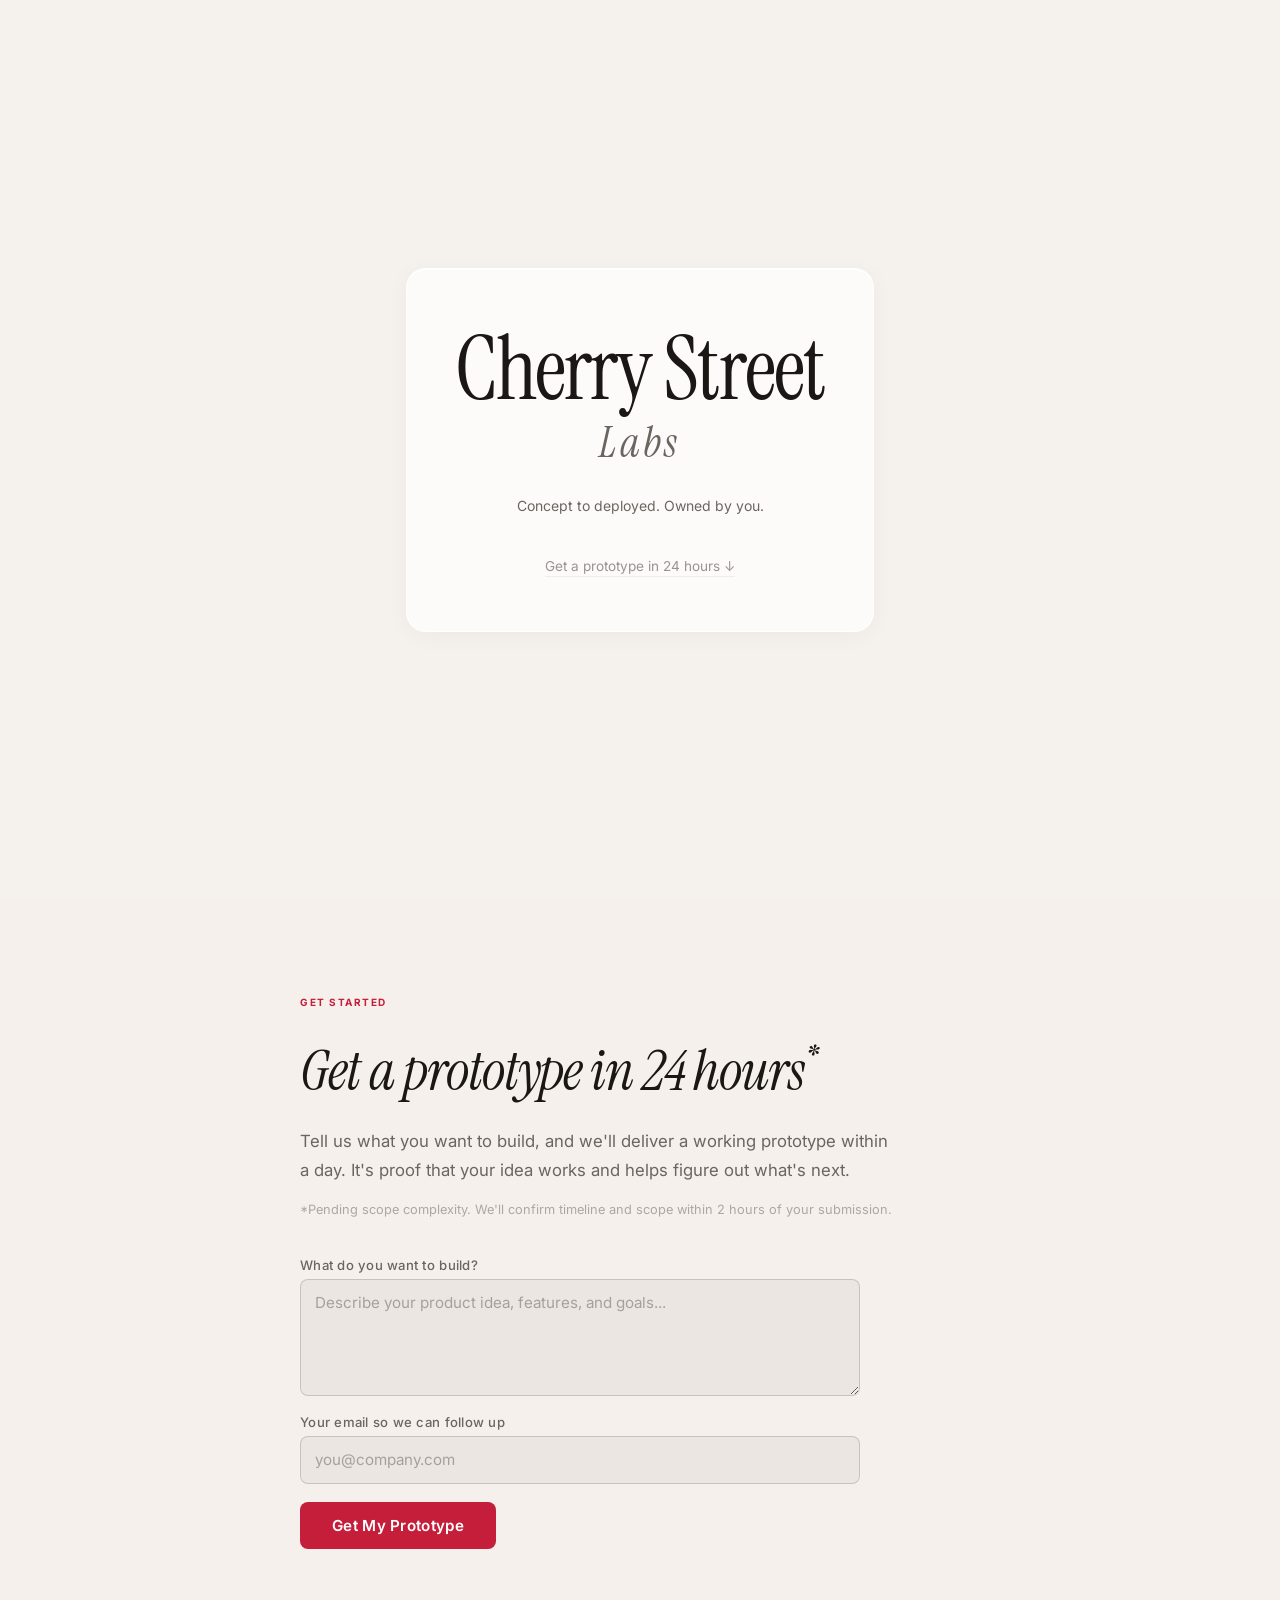
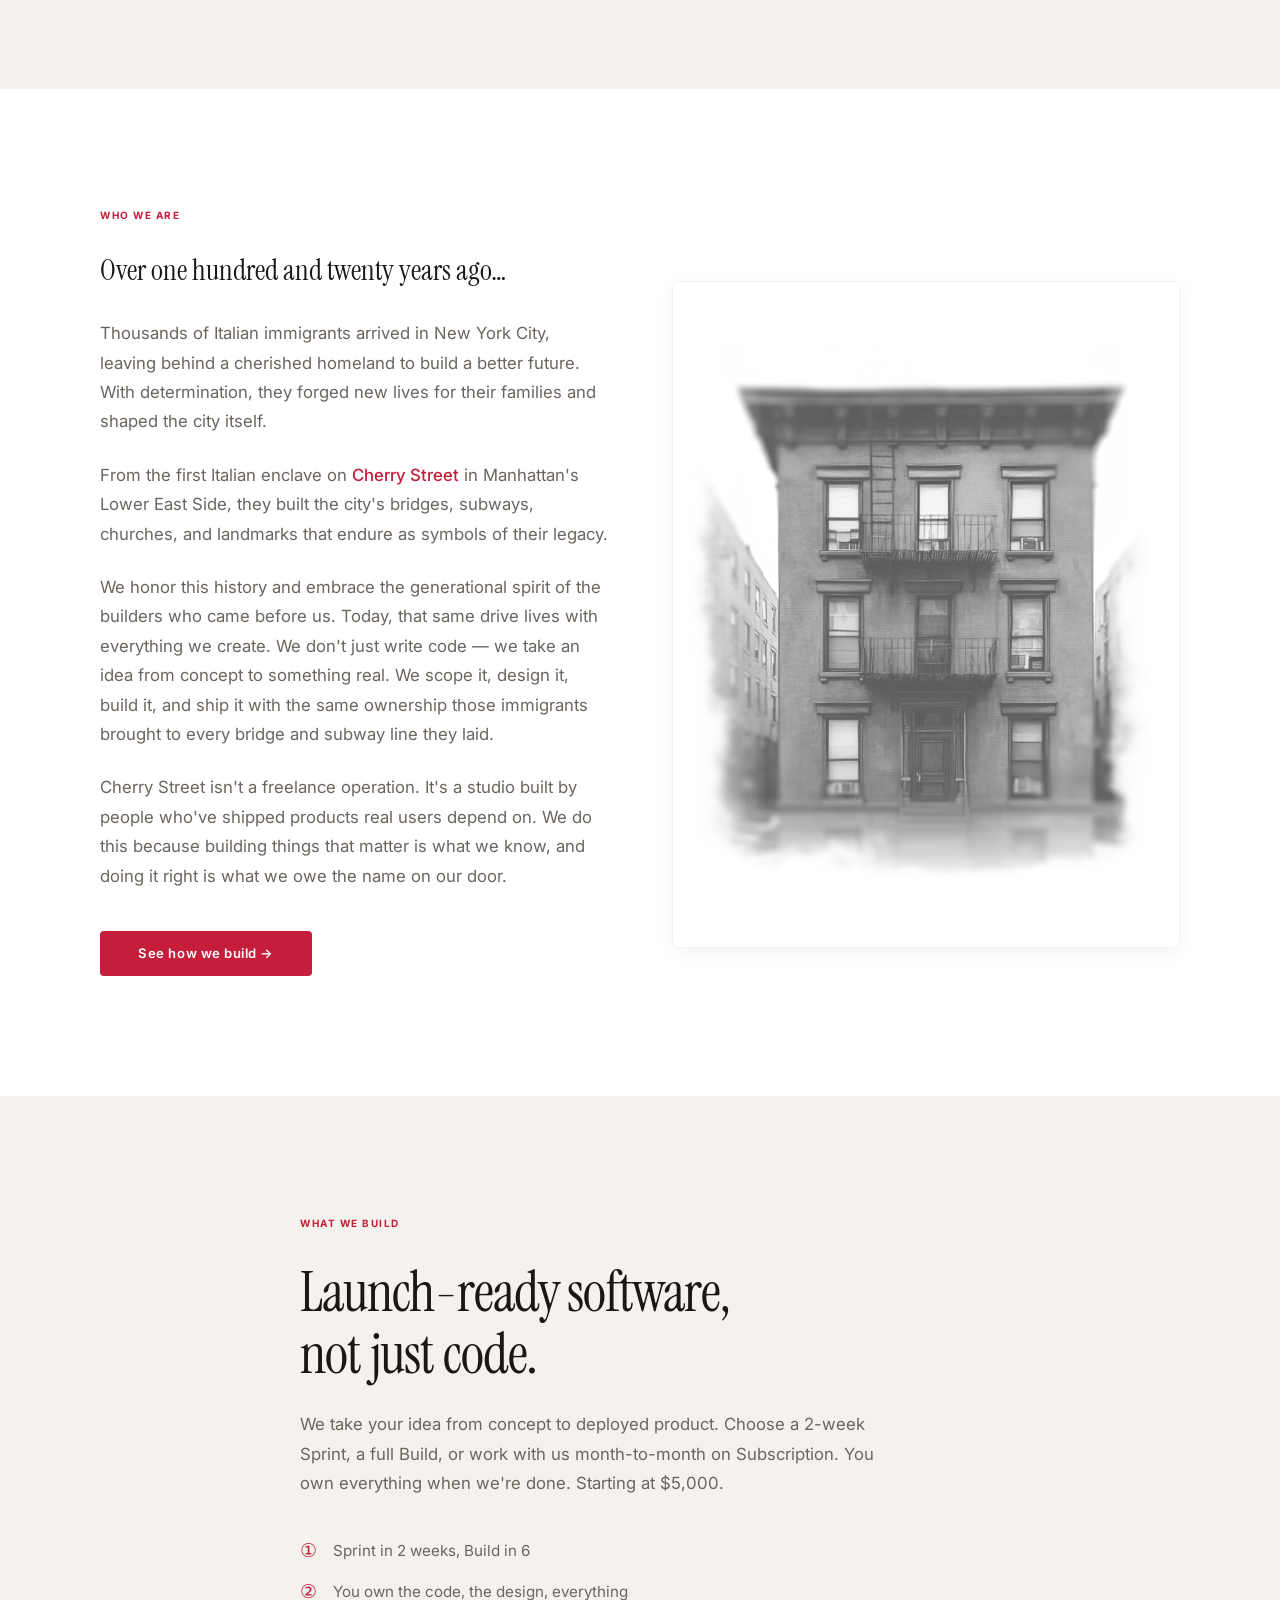
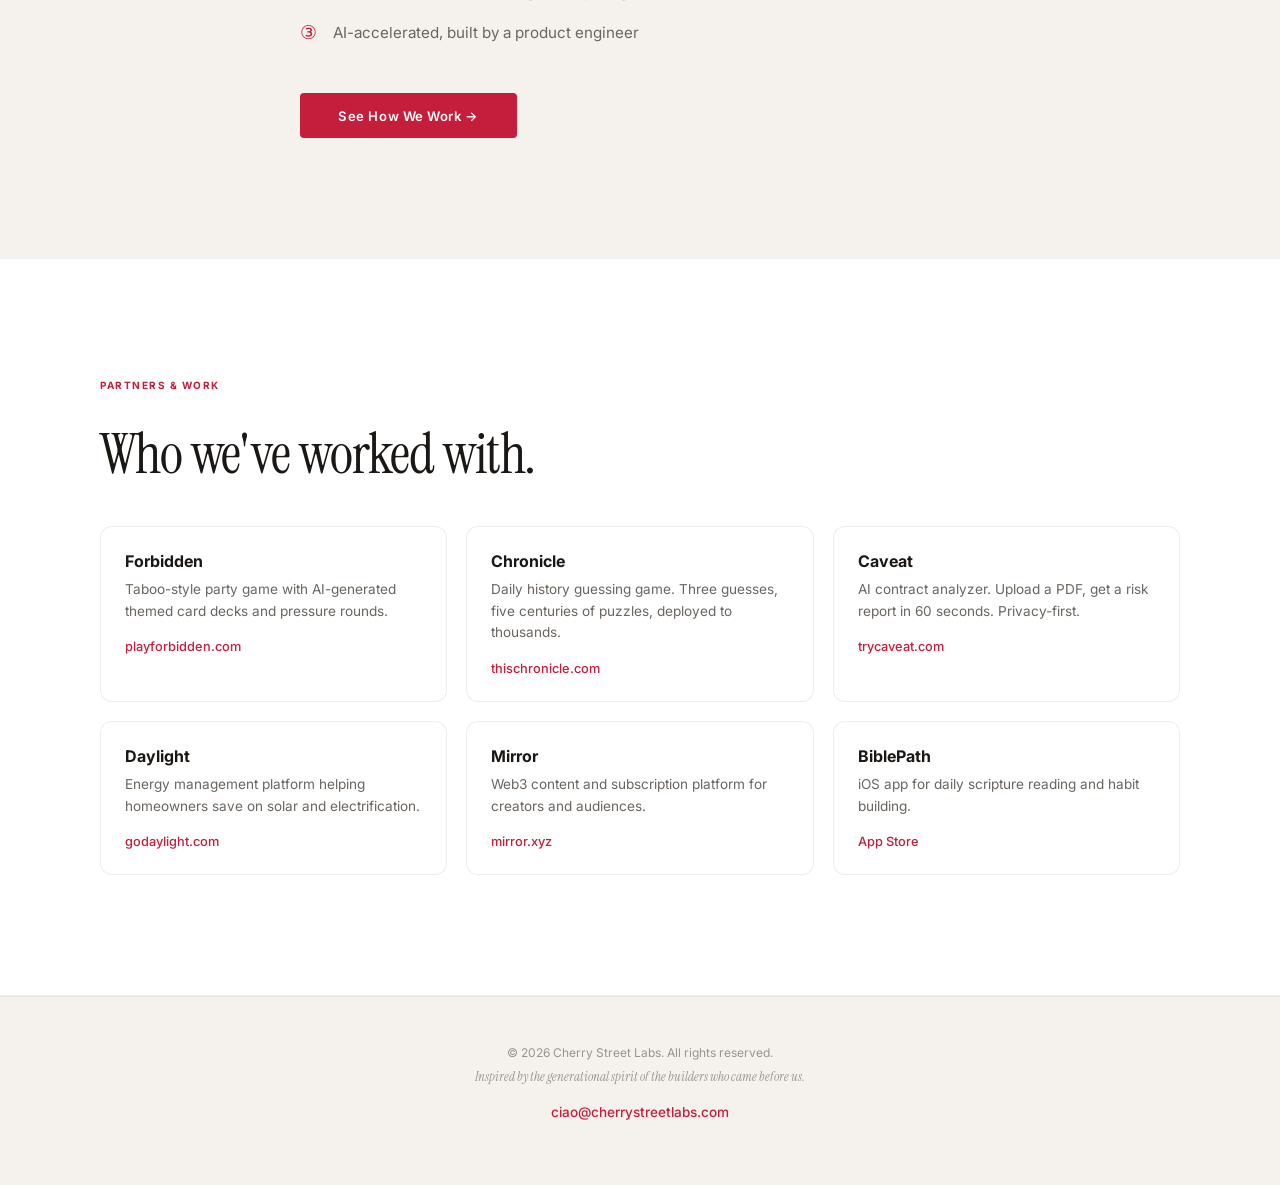
==== index.html @ b3002717 "fix: update apps script endpoint to v10 (authorized)" ====
<!DOCTYPE html>
<html lang="en">
<head>
    <meta charset="UTF-8">
    <meta name="viewport" content="width=device-width, initial-scale=1.0">
    <title>Cherry Street Labs — Software Built With Purpose</title>
    <meta name="description" content="Cherry Street Labs is a software studio inspired by the generational spirit of Italian immigrants who built New York City.">
    <meta property="og:title" content="Cherry Street Labs">
    <meta property="og:description" content="Concept to deployed. Owned by you.">
    <meta property="og:image" content="https://cherrystreetlabs.com/assets/images/og-image.png">
    <meta property="og:type" content="website">
    <link rel="icon" type="image/svg+xml" href="favicon.svg">
    <link rel="preconnect" href="https://fonts.googleapis.com">
    <link rel="preconnect" href="https://fonts.gstatic.com" crossorigin>
    <link href="https://fonts.googleapis.com/css2?family=Instrument+Serif:ital@0;1&family=Inter:wght@400;500;600;700;800&display=swap" rel="stylesheet">
    <link rel="stylesheet" href="css/styles.css">
</head>
<body>

    <!-- Hero -->
    <section class="hero">
        <div class="hero-shader-bg">
            <canvas id="heroShader"></canvas>
        </div>
        <div class="hero-inner">
            <div class="hero-glass-card">
                <h1 class="brand-logo">Cherry Street<span class="brand-labs">Labs</span></h1>
                <p class="hero-tagline">Concept to deployed. Owned by you.</p>
                <a href="#build-mvp" class="btn-text scroll-down">Get a prototype in 24 hours ↓</a>
            </div>
        </div>
    </section>

    <!-- Legionnaire -->
    <section class="section build-section" id="build-mvp">
        <div class="build-section-inner">
            <span class="section-label">Get Started</span>
            <h2 class="section-headline build-headline">Get a prototype in 24 hours<sup>*</sup></h2>
            <p class="section-body build-body">Tell us what you want to build, and we'll deliver a working prototype within a day. It's proof that your idea works and helps figure out what's next.</p>
            <p class="build-disclaimer">*Pending scope complexity. We'll confirm timeline and scope within 2 hours of your submission.</p>

            <form class="build-form" id="proto-form" novalidate>
                <div class="form-field">
                    <label for="mvp-prompt">What do you want to build?</label>
                    <textarea id="mvp-prompt" name="prompt" rows="4" placeholder="Describe your product idea, features, and goals..." required></textarea>
                </div>
                <div class="form-field">
                    <label for="mvp-email">Your email so we can follow up</label>
                    <input type="email" id="mvp-email" name="email" placeholder="you@company.com" required>
                </div>
                <button type="submit" class="build-submit-btn" id="proto-submit-btn">Get My Prototype</button>
                <div class="form-status" id="form-status"></div>
            </form>
        </div>
    </section>

    <!-- Who We Are -->
    <section class="section who-section" id="who-we-are">
        <div class="who-section-inner">
            <span class="section-label">Who we are</span>
            <div class="who-grid">
                <div class="who-text">
                    <h2 class="who-heading">Over one hundred and twenty years ago&hellip;</h2>
                    <p>Thousands of Italian immigrants arrived in New York City, leaving behind a cherished homeland to build a better future. With determination, they forged new lives for their families and shaped the city itself.</p>
                    <p>From the first Italian enclave on <span class="cherry-highlight">Cherry Street</span> in Manhattan's Lower East Side, they built the city's bridges, subways, churches, and landmarks that endure as symbols of their legacy.</p>
                    <p>We honor this history and embrace the generational spirit of the builders who came before us. Today, that same drive lives with everything we create. We don't just write code — we take an idea from concept to something real. We scope it, design it, build it, and ship it with the same ownership those immigrants brought to every bridge and subway line they laid.</p>
                    <p>Cherry Street isn't a freelance operation. It's a studio built by people who've shipped products real users depend on. We do this because building things that matter is what we know, and doing it right is what we owe the name on our door.</p>
                    <a href="pricing.html" class="btn-primary">See how we build →</a>
                </div>
                <div class="who-image-col">
                    <div class="who-image-frame">
                        <img src="assets/images/whoweare.jpg" alt="Cherry Street, Lower East Side — where Italian immigrants built the foundations of New York City" class="who-image">
                    </div>
                </div>
            </div>
        </div>
    </section>

    <!-- CTA to Pricing -->
    <section class="section cta-section">
        <div class="cta-section-inner">
            <span class="section-label">What we build</span>
            <h2 class="section-headline">Launch-ready software,<br>not just code.</h2>
            <p class="section-body">We take your idea from concept to deployed product. Choose a 2-week Sprint, a full Build, or work with us month-to-month on Subscription. You own everything when we're done. Starting at $5,000.</p>
            <div class="cta-values">
                <div class="cta-value">
                    <span class="value-num">①</span>
                    <span class="value-text">Sprint in 2 weeks, Build in 6</span>
                </div>
                <div class="cta-value">
                    <span class="value-num">②</span>
                    <span class="value-text">You own the code, the design, everything</span>
                </div>
                <div class="cta-value">
                    <span class="value-num">③</span>
                    <span class="value-text">AI-accelerated, built by a product engineer</span>
                </div>
            </div>
            <a href="pricing.html" class="btn-primary">See How We Work →</a>
        </div>
    </section>

    <!-- Partners & Work -->
    <section class="section partners-section">
        <div class="partners-section-inner">
            <span class="section-label">Partners &amp; Work</span>
            <h2 class="section-headline">Who we've worked with.</h2>
            <div class="partners-grid">
                <div class="partner-card">
                    <div class="partner-name">Forbidden</div>
                    <div class="partner-desc">Taboo-style party game with AI-generated themed card decks and pressure rounds.</div>
                    <a href="https://playforbidden.com" target="_blank" rel="noopener" class="partner-link">playforbidden.com</a>
                </div>
                <div class="partner-card">
                    <div class="partner-name">Chronicle</div>
                    <div class="partner-desc">Daily history guessing game. Three guesses, five centuries of puzzles, deployed to thousands.</div>
                    <a href="https://thischronicle.com" target="_blank" rel="noopener" class="partner-link">thischronicle.com</a>
                </div>
                <div class="partner-card">
                    <div class="partner-name">Caveat</div>
                    <div class="partner-desc">AI contract analyzer. Upload a PDF, get a risk report in 60 seconds. Privacy-first.</div>
                    <a href="https://trycaveat.com" target="_blank" rel="noopener" class="partner-link">trycaveat.com</a>
                </div>
                <div class="partner-card">
                    <div class="partner-name">Daylight</div>
                    <div class="partner-desc">Energy management platform helping homeowners save on solar and electrification.</div>
                    <a href="https://godaylight.com" target="_blank" rel="noopener" class="partner-link">godaylight.com</a>
                </div>
                <div class="partner-card">
                    <div class="partner-name">Mirror</div>
                    <div class="partner-desc">Web3 content and subscription platform for creators and audiences.</div>
                    <a href="https://mirror.xyz" target="_blank" rel="noopener" class="partner-link">mirror.xyz</a>
                </div>
                <div class="partner-card">
                    <div class="partner-name">BiblePath</div>
                    <div class="partner-desc">iOS app for daily scripture reading and habit building.</div>
                    <a href="https://apps.apple.com/us/app/my-bible-path/id6759575186" target="_blank" rel="noopener" class="partner-link">App Store</a>
                </div>
            </div>
        </div>
    </section>

    <!-- Footer -->
    <footer class="landing-footer">
        <p class="footer-copy">&copy; 2026 Cherry Street Labs. All rights reserved.</p>
        <p class="footer-heritage">Inspired by the generational spirit of the builders who came before us.</p>
        <a href="mailto:ciao@cherrystreetlabs.com" class="footer-email">ciao@cherrystreetlabs.com</a>
    </footer>

    <!-- Scroll Animations -->
    <script type="module" src="js/shader.js"></script>
    <script>
    (function() {
        if (window.matchMedia('(prefers-reduced-motion: reduce)').matches) return;
        var items = document.querySelectorAll('.fade-item');
        items.forEach(function(el, i) {
            var observer = new IntersectionObserver(function(entries) {
                entries.forEach(function(e) {
                    if (e.isIntersecting) {
                        el.classList.add('visible');
                        observer.unobserve(el);
                    }
                });
            }, { threshold: 0.1 });
            observer.observe(el);
        });
    })();
    </script>
    <script>
    (function() {
        var form = document.getElementById('proto-form');
        if (!form) return;
        var btn = document.getElementById('proto-submit-btn');
        var status = document.getElementById('form-status');
        var emailInput = document.getElementById('mvp-email');
        var promptInput = document.getElementById('mvp-prompt');
        var endpoint = 'https://script.google.com/macros/s/AKfycbwc7ILQgJoaeTH6Uly_Dy7i2KowcYSzuA19sys0gq5yntfxHPYXP5_4VGWp8b6o76Zz/exec';

        function isValidEmail(email) {
            return /^[^\s@]+@[^\s@]+\.[^\s@]+$/.test(email);
        }

        function setStatus(msg, type) {
            status.textContent = msg;
            status.style.color = type === 'success' ? '#16a34a' : (type === 'error' ? '#c1445e' : 'var(--text-secondary)');
        }

        form.addEventListener('submit', function(e) {
            e.preventDefault();
            var email = emailInput.value.trim();
            var prompt = promptInput.value.trim();
            status.textContent = '';

            if (!email) {
                setStatus('Please enter your email.', 'error');
                emailInput.focus();
                return;
            }
            if (!isValidEmail(email)) {
                setStatus('Please enter a valid email address.', 'error');
                emailInput.focus();
                return;
            }

            if (!prompt) {
                setStatus('Please describe what you want to build.', 'error');
                promptInput.focus();
                return;
            }

            btn.textContent = 'Sending...';
            btn.disabled = true;
            btn.style.opacity = '0.6';
            btn.style.cursor = 'not-allowed';

            fetch(endpoint, {
                method: 'POST',
                mode: 'no-cors',
                headers: { 'Content-Type': 'text/plain;charset=utf-8' },
                body: JSON.stringify({ email: email, prompt: prompt })
            }).then(function() {
                setTimeout(function() {
                    setStatus("Got it! We'll review your idea and follow up within 2 hours.", 'success');
                    form.reset();
                    btn.textContent = 'Get My Prototype';
                    btn.disabled = false;
                    btn.style.opacity = '';
                    btn.style.cursor = '';
                }, 600);
            }).catch(function() {
                setStatus("Got it! We'll review your idea and follow up within 2 hours.", 'success');
                form.reset();
                btn.textContent = 'Get My Prototype';
                btn.disabled = false;
                btn.style.opacity = '';
                btn.style.cursor = '';
            });
        });
    })();
    </script>
</body>
</html>
---- css/styles.css ----
html { scroll-behavior: smooth; }

/* Cherry Street Labs — Landing Page */
*, *::before, *::after { margin: 0; padding: 0; box-sizing: border-box; }

:root {
  --bg: #F5F2ED;
  --surface: #FFFFFF;
  --text: #1A1714;
  --text-secondary: #6B6560;
  --text-muted: #9A9390;
  --accent: #C41E3A;
  --accent-hover: #A0162E;
  --border: rgba(26, 23, 20, 0.08);
  --divider: rgba(26, 23, 20, 0.06);
}

body {
  background: var(--bg);
  font-family: 'Inter', system-ui, sans-serif;
  color: var(--text);
  overflow-x: hidden;
  -webkit-font-smoothing: antialiased;
}

/* ===== ANIMATED MESH GRADIENT (hero background) ===== */
.hero {
  min-height: 100vh;
  display: flex;
  align-items: center;
  justify-content: center;
  padding: 4rem 2rem;
  position: relative;
  overflow: hidden;
  background: var(--bg);
}

.hero-shader-bg {
  position: absolute;
  inset: 0;
  z-index: 0;
  overflow: hidden;
  pointer-events: auto;
}

#heroShader {
  position: absolute;
  top: 0;
  left: 0;
  width: 100%;
  height: 100%;
  opacity: 0;
}

@keyframes shaderFadeIn {
  from { opacity: 0; }
  to { opacity: 1.0; }
}

.hero-inner {
  max-width: 680px;
  text-align: center;
  animation: fadeUp 1s cubic-bezier(0.16, 1, 0.3, 1) both;
  position: relative;
  z-index: 1;
}

/* ===== FROSTED GLASS CARD (hero) ===== */
.hero-glass-card {
  background: rgba(255, 255, 255, 0.65);
  backdrop-filter: blur(40px);
  -webkit-backdrop-filter: blur(40px);
  border: 1px solid rgba(255, 255, 255, 0.8);
  border-radius: 20px;
  padding: 3.5rem 3rem;
  box-shadow:
    0 4px 24px rgba(26, 23, 20, 0.04),
    0 1px 0 rgba(255, 255, 255, 0.9) inset;
}

@media screen and (max-width: 768px) {
  .hero-glass-card {
    padding: 2.5rem 1.8rem;
    border-radius: 16px;
    background: rgba(255, 255, 255, 0.65);
    backdrop-filter: blur(40px);
    -webkit-backdrop-filter: blur(40px);
  }
}

.brand-logo {
  font-family: 'Instrument Serif', Georgia, serif;
  font-weight: 400;
  font-size: clamp(3rem, 7.5vw, 5.5rem);
  color: var(--text);
  line-height: 1.02;
  letter-spacing: -0.02em;
  margin-bottom: 2rem;
  text-shadow: 0 1px 2px rgba(255, 255, 255, 0.5);
}

.brand-labs {
  display: block;
  font-style: italic;
  font-size: 0.48em;
  letter-spacing: 0.08em;
  color: var(--text-secondary);
  margin-top: 0.15em;
}

.hero-tagline {
  font-family: 'Inter', system-ui, sans-serif;
  font-size: 14px;
  color: var(--text-secondary);
  line-height: 1.4;
  margin-bottom: 2.5rem;
  white-space: nowrap;
  animation: fadeUp 1s cubic-bezier(0.16, 1, 0.3, 1) 0.2s both;
}

.btn-text {
  font-family: 'Inter', system-ui, sans-serif;
  font-size: 0.85rem;
  color: var(--text-muted);
  text-decoration: none;
  border-bottom: 1px solid var(--divider);
  padding-bottom: 2px;
  transition: color 0.3s ease, border-color 0.3s ease;
  animation: fadeUp 1s cubic-bezier(0.16, 1, 0.3, 1) 0.4s both;
}

.btn-text:hover { color: var(--accent); border-color: var(--accent); }

/* ===== BUTTONS ===== */
.btn-primary {
  display: inline-block;
  padding: 0.9rem 2.4rem;
  font-family: 'Inter', system-ui, sans-serif;
  font-size: 0.82rem;
  font-weight: 600;
  color: #fff;
  background: var(--accent);
  border: none;
  border-radius: 4px;
  text-decoration: none;
  letter-spacing: 0.04em;
  transition: background 0.3s ease, transform 0.2s ease;
}

.btn-primary:hover { background: var(--accent-hover); transform: translateY(-1px); }

/* ===== SECTIONS ===== */
.section { padding: 120px 2rem; }

.section-inner, .who-section-inner, .cta-section-inner, .partners-section-inner {
  max-width: 1080px;
  margin: 0 auto;
}

.section-label {
  display: block;
  font-size: 10px;
  font-weight: 700;
  color: var(--accent);
  letter-spacing: 0.15em;
  text-transform: uppercase;
  margin-bottom: 2rem;
}

.section-headline {
  font-family: 'Instrument Serif', Georgia, serif;
  font-size: clamp(2.4rem, 5vw, 3.5rem);
  font-weight: 400;
  color: var(--text);
  letter-spacing: -0.02em;
  line-height: 1.12;
  margin-bottom: 1.5rem;
}

.section-body {
  font-size: 1.05rem;
  color: var(--text-secondary);
  line-height: 1.75;
  max-width: 600px;
}

/* ===== WHO WE ARE SECTION ===== */
.who-section {
  background: var(--surface);
  border-top: 1px solid var(--divider);
  border-bottom: 1px solid var(--divider);
  position: relative;
}

.who-section-inner { max-width: 1080px; margin: 0 auto; }

.who-grid {
  display: grid;
  grid-template-columns: 1fr 1fr;
  gap: 4rem;
  align-items: center;
}

.who-text p {
  font-size: 1.05rem;
  line-height: 1.75;
  color: var(--text-secondary);
  margin-bottom: 1.5rem;
}

.who-text p:last-of-type { margin-bottom: 2rem; }

.cherry-highlight {
  color: var(--accent);
  font-weight: 500;
}

.who-heading {
  font-family: 'Instrument Serif', Georgia, serif;
  font-size: 1.8rem;
  color: var(--text);
  font-weight: 400;
  margin-bottom: 2rem;
  line-height: 1.2;
}

.who-text .btn-primary { margin-top: 0.5rem; }

.who-image-frame {
  border-radius: 8px;
  overflow: hidden;
  border: 1px solid var(--divider);
  box-shadow: 0 4px 20px rgba(26, 23, 20, 0.05);
}

.who-image {
  width: 100%;
  height: auto;
  display: block;
  object-fit: cover;
}

/* ===== CTA SECTION ===== */
.cta-section-inner {
  max-width: 680px;
  margin: 0 auto;
  text-align: left;
}

.cta-values {
  display: flex;
  flex-direction: column;
  gap: 1rem;
  margin-bottom: 3rem;
  margin-top: 2.5rem;
}

.cta-value {
  display: flex;
  align-items: center;
  gap: 1rem;
  font-size: 0.95rem;
  color: var(--text-secondary);
}

.value-num {
  font-family: 'Instrument Serif', Georgia, serif;
  font-size: 1.2rem;
  color: var(--accent);
  flex-shrink: 0;
}

.cta-section-inner .section-body {
  max-width: 600px;
  text-align: left;
}

/* ===== FROSTED CARD for CTA ===== */
.cta-section-inner .section-body,
.cta-values {
  position: relative;
}

/* ===== PARTNERS SECTION ===== */
.partners-section {
  background: #FFF;
  border-top: 1px solid var(--divider);
  border-bottom: 1px solid var(--divider);
  position: relative;
}

.partners-grid {
  display: grid;
  grid-template-columns: repeat(auto-fill, minmax(280px, 1fr));
  gap: 1.2rem;
  margin-top: 2.5rem;
}

/* Frosted glass partner cards */
.partner-card {
  padding: 1.5rem;
  border: 1px solid var(--border);
  border-radius: 12px;
  transition: border-color 0.3s ease, transform 0.3s ease, box-shadow 0.3s ease;
  background: rgba(255, 255, 255, 0.6);
  backdrop-filter: blur(8px);
  -webkit-backdrop-filter: blur(8px);
}

.partner-card:hover {
  border-color: rgba(196, 30, 58, 0.25);
  transform: translateY(-2px);
  box-shadow: 0 8px 30px rgba(26, 23, 20, 0.06);
}

.partner-name {
  font-family: 'Inter', system-ui, sans-serif;
  font-size: 1rem;
  font-weight: 700;
  color: var(--text);
  margin-bottom: 0.5rem;
}

.partner-desc {
  font-size: 0.85rem;
  color: var(--text-secondary);
  line-height: 1.6;
  margin-bottom: 0.8rem;
}

.partner-link {
  font-size: 0.8rem;
  font-weight: 500;
  color: var(--accent);
  text-decoration: none;
  transition: opacity 0.3s ease;
}

.partner-link:hover { opacity: 0.7; }

/* ===== FOOTER ===== */
.landing-footer {
  text-align: center;
  padding: 3rem 2rem 4rem;
  border-top: 1px solid var(--divider);
}

.footer-copy {
  font-size: 0.75rem;
  color: var(--text-muted);
  margin-bottom: 0.5rem;
}

.footer-heritage {
  font-size: 0.82rem;
  font-family: 'Instrument Serif', Georgia, serif;
  font-style: italic;
  color: var(--text-muted);
  margin-bottom: 1rem;
}

.footer-email {
  font-size: 0.85rem;
  color: var(--accent);
  text-decoration: none;
  font-weight: 500;
}

.footer-email:hover { text-decoration: underline; }

/* ===== ANIMATIONS ===== */
@keyframes fadeUp {
  from { opacity: 0; transform: translateY(24px); }
  to { opacity: 1; transform: translateY(0); }
}

/* Scroll-triggered fade-in */
.fade-item {
  opacity: 0;
  transform: translateY(28px);
  transition: opacity 0.7s cubic-bezier(0.16, 1, 0.3, 1), transform 0.7s cubic-bezier(0.16, 1, 0.3, 1);
}

.fade-item.visible {
  opacity: 1;
  transform: translateY(0);
}

.fade-item:nth-child(1) { transition-delay: 0s; }
.fade-item:nth-child(2) { transition-delay: 0.08s; }
.fade-item:nth-child(3) { transition-delay: 0.16s; }
.fade-item:nth-child(4) { transition-delay: 0.24s; }
.fade-item:nth-child(5) { transition-delay: 0.32s; }
.fade-item:nth-child(6) { transition-delay: 0.4s; }

/* ===== MVP CALLOUT (hero) ===== */
.mvp-callout {
  background: rgba(255, 255, 255, 0.45);
  border: 1px solid rgba(255, 255, 255, 0.9);
  border-radius: 12px;
  padding: 14px 18px;
  margin-bottom: 1.25rem;
  text-align: center;
}

.mvp-callout-title {
  font-family: 'Instrument Serif', Georgia, serif;
  font-size: 1.35rem;
  font-style: italic;
  color: var(--accent);
  margin-bottom: 4px;
  line-height: 1.3;
}

.mvp-callout-disclaimer {
  font-size: 0.72rem;
  color: var(--text-muted);
  line-height: 1.4;
  margin: 0;
}

/* ===== HOW IT WORKS SECTION ===== */
.how-it-works-section {
  background: var(--surface);
  border-top: 1px solid var(--divider);
  border-bottom: 1px solid var(--divider);
}

.how-it-works-inner {
  max-width: 1080px;
  margin: 0 auto;
  text-align: center;
}

.how-it-works-inner .section-label {
  margin-bottom: 1rem;
}

.how-it-works-inner .section-headline {
  font-style: italic;
  margin: 0 auto 3rem;
  max-width: 820px;
}

.steps-grid {
  display: grid;
  grid-template-columns: repeat(5, 1fr);
  gap: 1.25rem;
}

.step-card {
  text-align: center;
  padding: 0 0.25rem;
}

.step-num {
  display: inline-block;
  width: 36px;
  height: 36px;
  line-height: 36px;
  border-radius: 50%;
  background: var(--accent);
  color: #fff;
  font-family: 'Inter', system-ui, sans-serif;
  font-weight: 700;
  font-size: 0.85rem;
  margin-bottom: 0.9rem;
}

.step-name {
  font-family: 'Inter', system-ui, sans-serif;
  font-size: 0.95rem;
  font-weight: 600;
  color: var(--text);
  margin: 0 0 0.4rem;
}

.step-desc {
  font-size: 0.82rem;
  color: var(--text-secondary);
  line-height: 1.55;
  margin: 0;
}

/* ===== MOBILE ===== */
@media screen and (max-width: 768px) {
  :root { --section-gap: 80px; }
  .section { padding: var(--section-gap) 1.5rem; }

  .hero { padding: 3rem 1.5rem; min-height: 90vh; }
  .hero-inner { max-width: 100%; }
  .hero-tagline { font-size: 12px; white-space: normal; }

  .who-grid {
    grid-template-columns: 1fr;
    gap: 2.5rem;
  }
  .who-image-col { order: -1; }

  .cta-values { align-items: flex-start; }

  .section-headline { font-size: 2.2rem; }

  .partners-grid { grid-template-columns: 1fr; gap: 1rem; }

  .mvp-callout-title { font-size: 1.15rem; }
}

@media (max-width: 900px) {
  .steps-grid {
    grid-template-columns: repeat(3, 1fr);
    gap: 1.5rem 1rem;
  }
}

@media (max-width: 600px) {
  .steps-grid {
    grid-template-columns: 1fr;
    gap: 1.75rem;
  }
  .how-it-works-inner .section-headline {
    margin-bottom: 2rem;
  }
}

@media screen and (min-width: 1400px) {
  .brand-logo { font-size: 6rem; }
  .section { padding: 140px 2rem; }
  .section-headline { font-size: 4rem; }
}

@media (prefers-reduced-motion: reduce) {
  * { animation: none !important; transition: none !important; }
  .fade-item { opacity: 1 !important; transform: none !important; }
  .mesh-blob { animation: none !important; }
}

/* Legionnaire — Prototype Form Section */
.build-section {
    padding: 96px 60px;
    background: #f5f0eb;
}

@keyframes build-fade {
    from { opacity: 0; transform: translateY(20px); }
    to { opacity: 1; transform: translateY(0); }
}

.build-section-inner {
    max-width: 680px;
    margin: 0 auto;
    text-align: left;
}

.build-section .section-label {
    display: block;
    font-size: 10px;
    font-weight: 700;
    color: var(--accent);
    letter-spacing: 0.15em;
    text-transform: uppercase;
    margin-bottom: 2rem;
}

.build-section .build-headline {
    font-family: 'Instrument Serif', Georgia, serif;
    font-size: clamp(2.4rem, 5vw, 3.5rem);
    font-weight: 400;
    color: var(--text);
    letter-spacing: -0.02em;
    line-height: 1.12;
    margin-bottom: 1.5rem;
    font-style: italic;
}

.build-section .build-headline sup {
    font-size: 0.6em;
    vertical-align: super;
    line-height: 0;
}

.build-section .build-body {
    font-size: 1.05rem;
    color: var(--text-secondary);
    line-height: 1.75;
    max-width: 600px;
    margin: 0 0 16px;
}

.build-disclaimer {
    font-size: 0.8rem;
    color: rgba(0, 0, 0, 0.3);
    margin: 0 0 40px;
    font-family: 'Inter', sans-serif;
}

.build-form {
    display: flex;
    flex-direction: column;
    gap: 18px;
    max-width: 560px;
}

.build-form .form-field {
    display: flex;
    flex-direction: column;
    gap: 6px;
}

.build-form label {
    font-family: 'Inter', sans-serif;
    font-size: 0.82rem;
    font-weight: 500;
    color: var(--text-secondary);
    letter-spacing: 0.02em;
}

.build-form textarea,
.build-form input[type="email"] {
    background: rgba(0, 0, 0, 0.04);
    border: 1px solid rgba(0, 0, 0, 0.15);
    border-radius: 8px;
    padding: 12px 14px;
    color: var(--text);
    font-family: 'Inter', sans-serif;
    font-size: 0.95rem;
    resize: vertical;
    transition: border-color 0.2s ease, box-shadow 0.2s ease;
    width: 100%;
    box-sizing: border-box;
    line-height: 1.5;
}

.build-form textarea:focus,
.build-form input[type="email"]:focus {
    outline: none;
    border-color: var(--accent);
    box-shadow: 0 0 0 2px rgba(193, 68, 94, 0.1);
}

.build-form textarea::placeholder,
.build-form input[type="email"]::placeholder {
    color: rgba(0, 0, 0, 0.3);
}

.build-form textarea {
    min-height: 100px;
}

.build-submit-btn {
    font-family: 'Inter', sans-serif;
    font-weight: 600;
    font-size: 0.95rem;
    padding: 14px 32px;
    background: var(--accent);
    color: #fff;
    border: none;
    border-radius: 8px;
    cursor: pointer;
    transition: background 0.2s ease, transform 0.15s ease;
    width: auto;
    align-self: flex-start;
    letter-spacing: 0.02em;
}

.build-submit-btn:hover {
    background: var(--accent-hover);
    transform: translateY(-1px);
}

.build-submit-btn:active {
    transform: translateY(0);
}

@media (prefers-reduced-motion: no-preference) {
    .build-section .section-label {
        animation: build-fade 0.6s ease-out 0.1s backwards;
    }
    .build-section .build-headline {
        animation: build-fade 0.6s ease-out 0.2s backwards;
    }
    .build-section .build-body {
        animation: build-fade 0.6s ease-out 0.3s backwards;
    }
    .build-form {
        animation: build-fade 0.6s ease-out 0.4s backwards;
    }
}

@media (max-width: 768px) {
    .build-section {
        padding: 64px 32px;
    }
}

@media (max-width: 480px) {
    .build-section {
        padding: 48px 24px;
    }
    .build-submit-btn {
        width: 100%;
        text-align: center;
    }
}

.form-status {
    font-family: 'Inter', sans-serif;
    font-size: 0.85rem;
    margin-top: 8px;
    min-height: 1.2em;
}
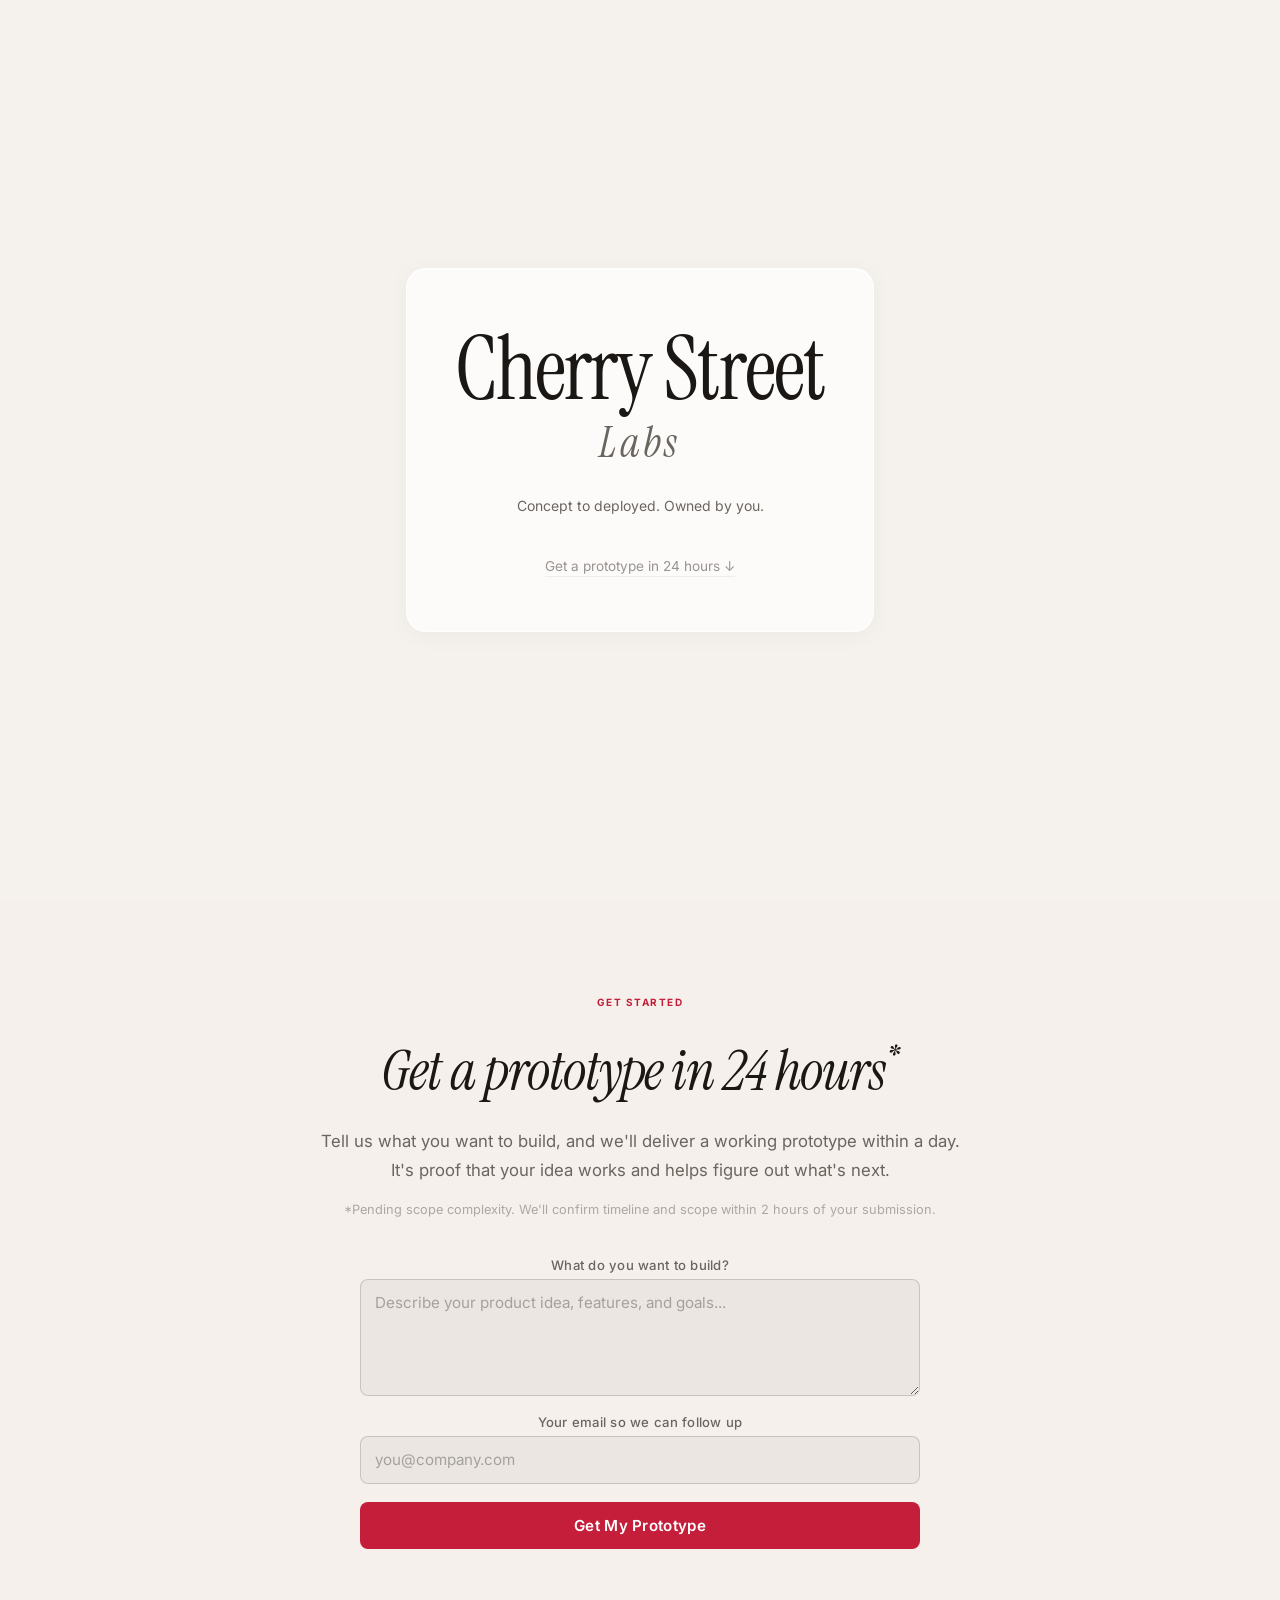
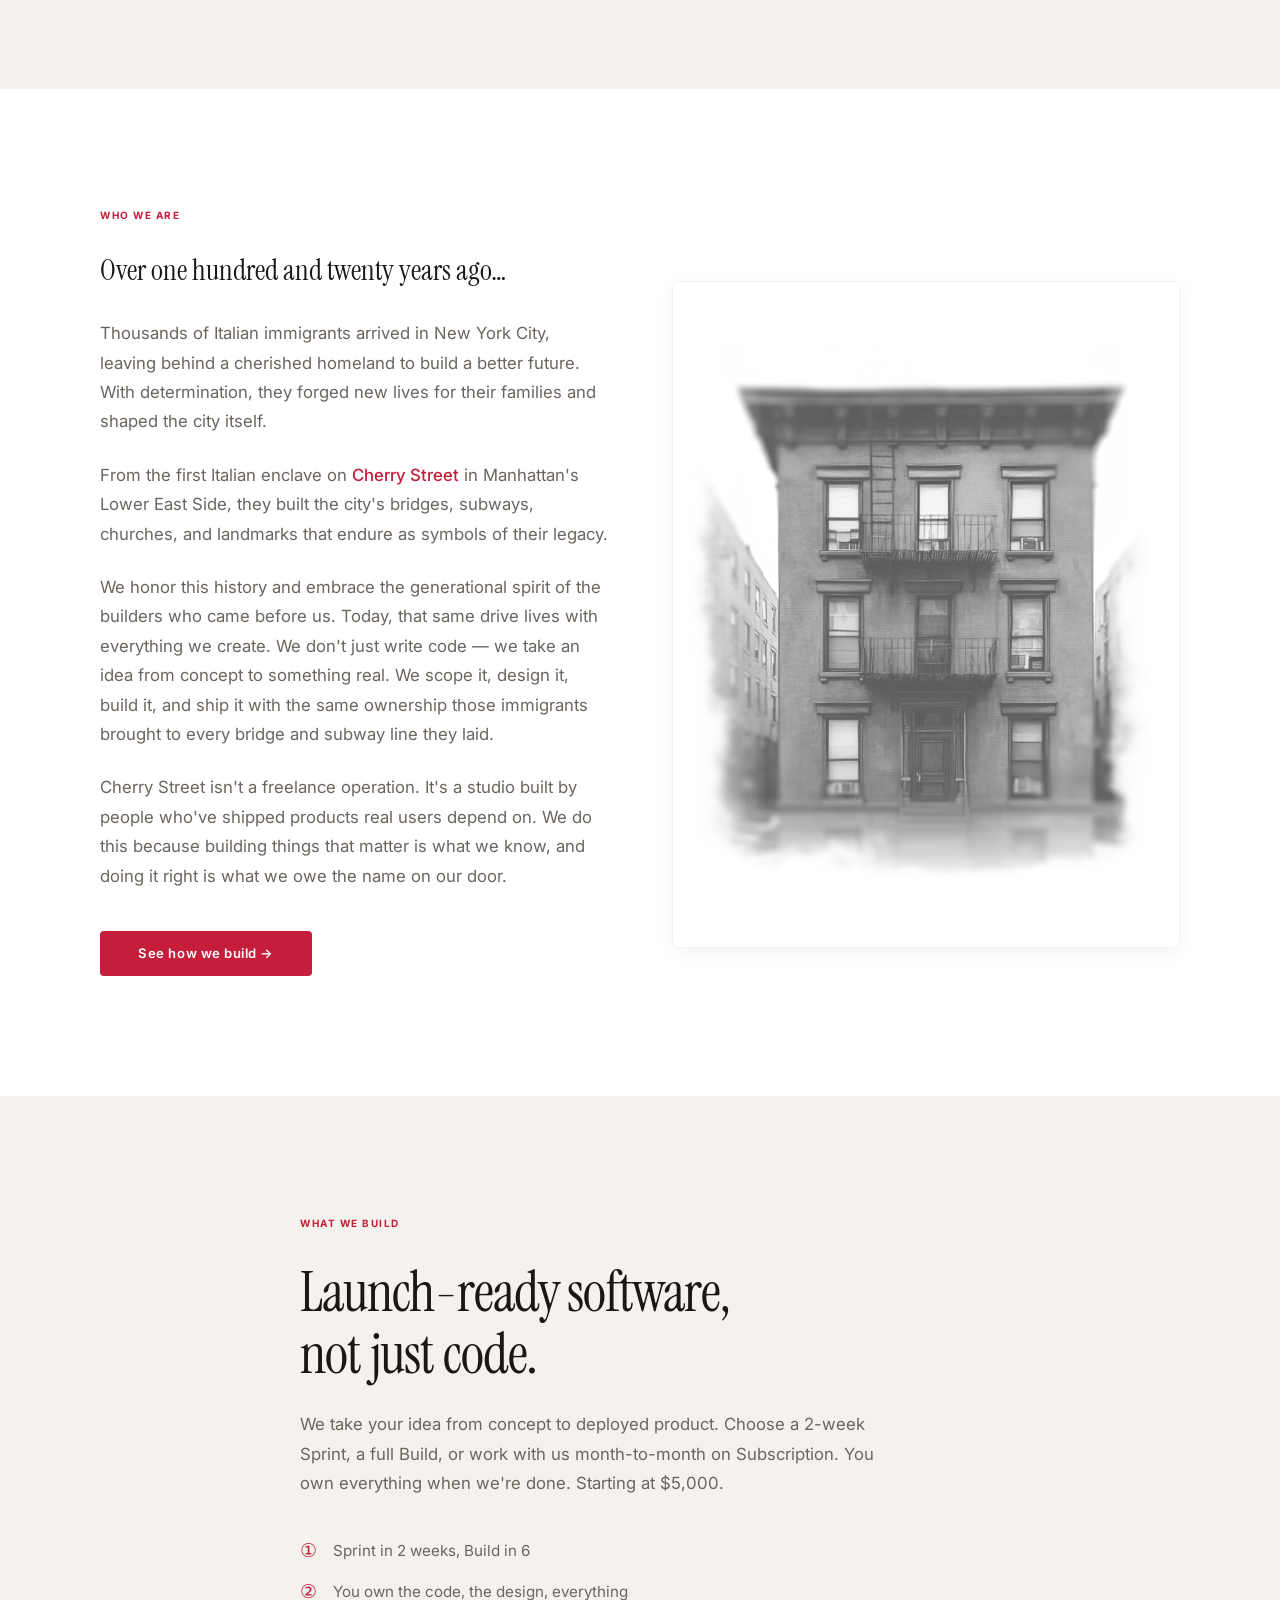
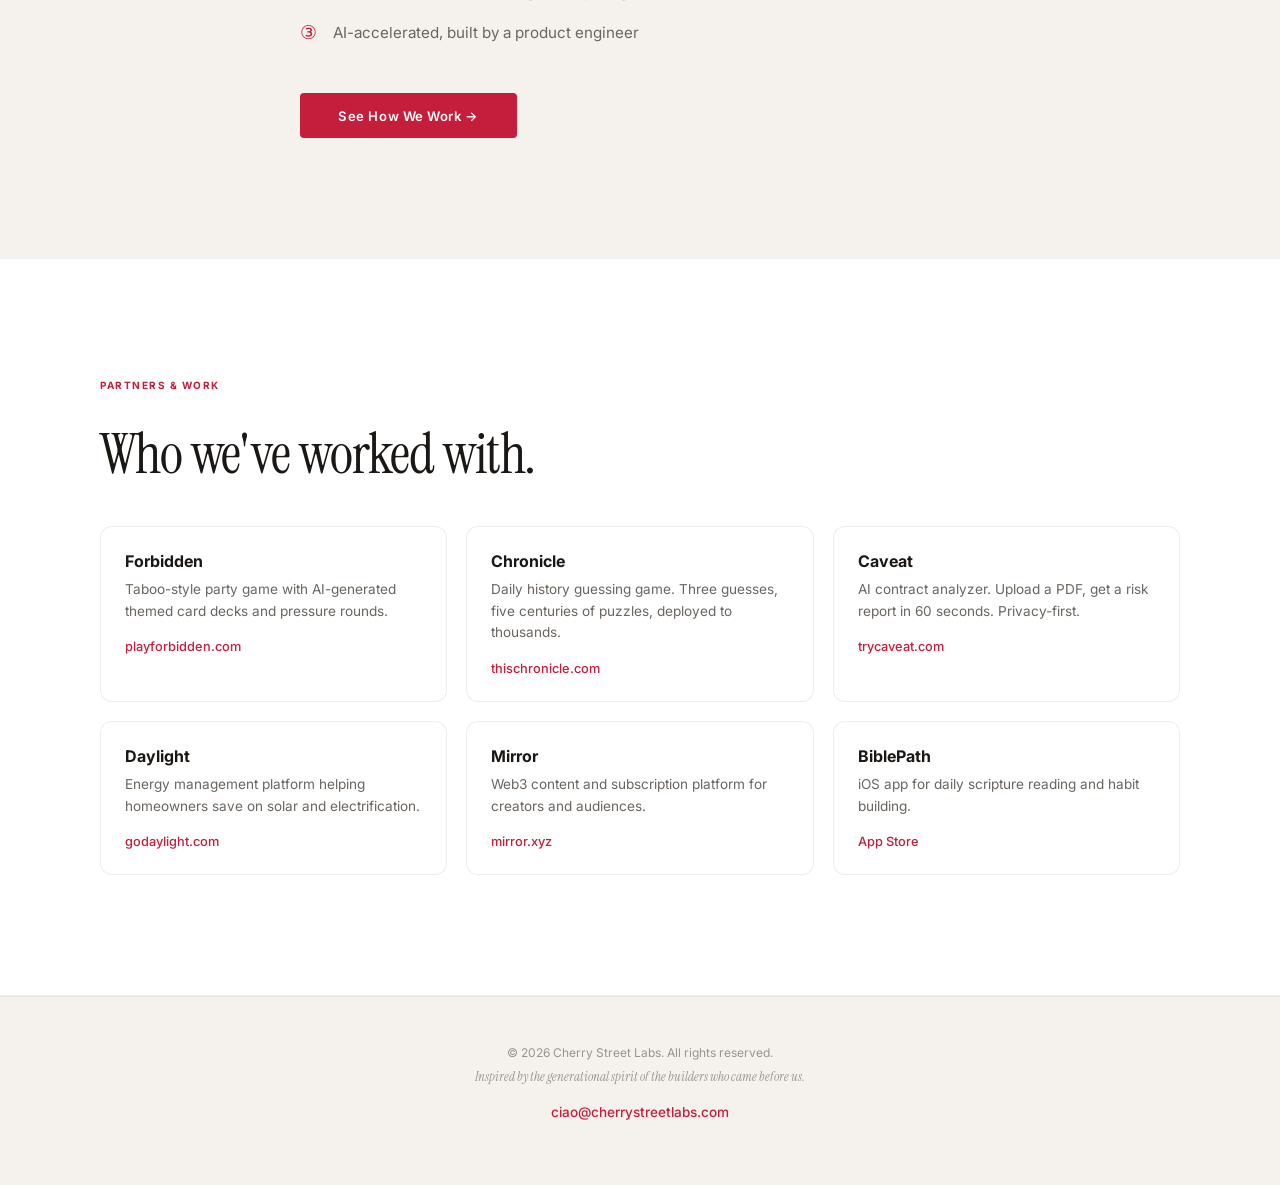
==== commit 5a314b5c: "feat: border beam loading animation + confirmation state on submit Replace plain text status with a " ====
--- a/index.html
+++ b/index.html
@@ -48,7 +48,10 @@
                     <label for="mvp-email">Your email so we can follow up</label>
                     <input type="email" id="mvp-email" name="email" placeholder="you@company.com" required>
                 </div>
-                <button type="submit" class="build-submit-btn" id="proto-submit-btn">Get My Prototype</button>
+                <div class="btn-beam-wrapper" id="proto-submit-wrapper" data-beam>
+                    <button type="submit" class="build-submit-btn" id="proto-submit-btn">Get My Prototype</button>
+                    <div data-beam-bloom></div>
+                </div>
                 <div class="form-status" id="form-status"></div>
             </form>
         </div>
@@ -171,10 +174,14 @@
         var form = document.getElementById('proto-form');
         if (!form) return;
         var btn = document.getElementById('proto-submit-btn');
+        var wrapper = document.getElementById('proto-submit-wrapper');
         var status = document.getElementById('form-status');
         var emailInput = document.getElementById('mvp-email');
         var promptInput = document.getElementById('mvp-prompt');
-        var endpoint = 'https://script.google.com/macros/s/AKfycbwc7ILQgJoaeTH6Uly_Dy7i2KowcYSzuA19sys0gq5yntfxHPYXP5_4VGWp8b6o76Zz/exec';
+        var endpoint = 'https://script.google.com/macros/s/AKfycbx3tqiFX8dRwgGLT-8TN8-7f8WIrYrPeXVnECq7Opcb9ppDKqLZC4Dfy9ZdVeUnwq2M/exec';
+
+        var SENDING_MARKUP = 'Sending<span class="beam-dots"><span>.</span><span>.</span><span>.</span></span>';
+        var SUCCESS_MARKUP = '<span class="beam-check">✓</span> Got it! We\'ll follow up within 2 hours.';
 
         function isValidEmail(email) {
             return /^[^\s@]+@[^\s@]+\.[^\s@]+$/.test(email);
@@ -182,11 +189,32 @@
 
         function setStatus(msg, type) {
             status.textContent = msg;
-            status.style.color = type === 'success' ? '#16a34a' : (type === 'error' ? '#c1445e' : 'var(--text-secondary)');
+            status.style.color = type === 'error' ? '#c1445e' : 'var(--text-secondary)';
+        }
+
+        function enterLoadingState() {
+            wrapper.setAttribute('data-loading', '');
+            btn.innerHTML = SENDING_MARKUP;
+            btn.disabled = true;
+        }
+
+        function enterSuccessState() {
+            wrapper.removeAttribute('data-loading');
+            wrapper.setAttribute('data-success', '');
+            btn.innerHTML = SUCCESS_MARKUP;
+            btn.disabled = true;
+            form.reset();
+            setStatus('Refresh the page to send another.', 'info');
+            Array.prototype.forEach.call(
+                form.querySelectorAll('textarea, input'),
+                function(el) { el.disabled = true; }
+            );
         }
 
         form.addEventListener('submit', function(e) {
             e.preventDefault();
+            if (wrapper.hasAttribute('data-success') || wrapper.hasAttribute('data-loading')) return;
+
             var email = emailInput.value.trim();
             var prompt = promptInput.value.trim();
             status.textContent = '';
@@ -201,40 +229,23 @@
                 emailInput.focus();
                 return;
             }
-
             if (!prompt) {
                 setStatus('Please describe what you want to build.', 'error');
                 promptInput.focus();
                 return;
             }
 
-            btn.textContent = 'Sending...';
-            btn.disabled = true;
-            btn.style.opacity = '0.6';
-            btn.style.cursor = 'not-allowed';
-
-            fetch(endpoint, {
+            enterLoadingState();
+
+            var minDelay = new Promise(function(resolve) { setTimeout(resolve, 1200); });
+            var request = fetch(endpoint, {
                 method: 'POST',
                 mode: 'no-cors',
                 headers: { 'Content-Type': 'text/plain;charset=utf-8' },
                 body: JSON.stringify({ email: email, prompt: prompt })
-            }).then(function() {
-                setTimeout(function() {
-                    setStatus("Got it! We'll review your idea and follow up within 2 hours.", 'success');
-                    form.reset();
-                    btn.textContent = 'Get My Prototype';
-                    btn.disabled = false;
-                    btn.style.opacity = '';
-                    btn.style.cursor = '';
-                }, 600);
-            }).catch(function() {
-                setStatus("Got it! We'll review your idea and follow up within 2 hours.", 'success');
-                form.reset();
-                btn.textContent = 'Get My Prototype';
-                btn.disabled = false;
-                btn.style.opacity = '';
-                btn.style.cursor = '';
-            });
+            }).catch(function() { /* no-cors: success is assumed on resolve or reject */ });
+
+            Promise.all([request, minDelay]).then(enterSuccessState);
         });
     })();
     </script>
--- a/css/styles.css
+++ b/css/styles.css
@@ -549,7 +549,7 @@
 .build-section-inner {
     max-width: 680px;
     margin: 0 auto;
-    text-align: left;
+    text-align: center;
 }
 
 .build-section .section-label {
@@ -583,8 +583,8 @@
     font-size: 1.05rem;
     color: var(--text-secondary);
     line-height: 1.75;
-    max-width: 600px;
-    margin: 0 0 16px;
+    max-width: 640px;
+    margin: 0 auto 16px;
 }
 
 .build-disclaimer {
@@ -599,6 +599,7 @@
     flex-direction: column;
     gap: 18px;
     max-width: 560px;
+    margin: 0 auto;
 }
 
 .build-form .form-field {
@@ -657,10 +658,12 @@
     border: none;
     border-radius: 8px;
     cursor: pointer;
-    transition: background 0.2s ease, transform 0.15s ease;
-    width: auto;
-    align-self: flex-start;
+    transition: background 0.25s ease, color 0.25s ease, transform 0.15s ease, box-shadow 0.3s ease;
+    width: 100%;
     letter-spacing: 0.02em;
+    position: relative;
+    z-index: 1;
+    display: block;
 }
 
 .build-submit-btn:hover {
@@ -670,6 +673,207 @@
 
 .build-submit-btn:active {
     transform: translateY(0);
+}
+
+.build-submit-btn:disabled {
+    cursor: default;
+}
+
+/* ---------- Border Beam wrapper ---------- */
+@property --beam-angle {
+    syntax: "<angle>";
+    initial-value: 0deg;
+    inherits: false;
+}
+
+.btn-beam-wrapper {
+    position: relative;
+    border-radius: 10px;
+    isolation: isolate;
+    padding: 0;
+    background: transparent;
+    transition: padding 0.35s ease, background 0.35s ease, box-shadow 0.35s ease;
+    width: 100%;
+}
+
+.btn-beam-wrapper .build-submit-btn {
+    transition: background 0.35s ease, color 0.35s ease, transform 0.15s ease, border-radius 0.35s ease;
+}
+
+/* Beam ring */
+.btn-beam-wrapper::before {
+    content: "";
+    position: absolute;
+    inset: 0;
+    border-radius: inherit;
+    background: conic-gradient(
+        from var(--beam-angle),
+        transparent 0%,
+        transparent 30%,
+        rgba(196, 30, 58, 0.55) 40%,
+        rgba(220, 80, 60, 0.85) 45%,
+        rgba(255, 150, 90, 0.95) 50%,
+        rgba(220, 80, 60, 0.85) 55%,
+        rgba(196, 30, 58, 0.55) 60%,
+        transparent 70%,
+        transparent 100%
+    );
+    opacity: 0;
+    z-index: -1;
+    pointer-events: none;
+    transition: opacity 0.35s ease;
+}
+
+/* Inner haze layer */
+.btn-beam-wrapper::after {
+    content: "";
+    position: absolute;
+    inset: -2px;
+    border-radius: 12px;
+    background: conic-gradient(
+        from var(--beam-angle),
+        transparent 0%,
+        transparent 35%,
+        rgba(196, 30, 58, 0.15) 45%,
+        rgba(255, 150, 90, 0.28) 50%,
+        rgba(196, 30, 58, 0.15) 55%,
+        transparent 65%,
+        transparent 100%
+    );
+    filter: blur(6px);
+    opacity: 0;
+    z-index: -2;
+    pointer-events: none;
+    transition: opacity 0.35s ease;
+}
+
+/* Outer bloom glow */
+.btn-beam-wrapper [data-beam-bloom] {
+    position: absolute;
+    inset: -18px;
+    border-radius: 24px;
+    background: conic-gradient(
+        from var(--beam-angle),
+        transparent 0%,
+        transparent 38%,
+        rgba(196, 30, 58, 0.35) 48%,
+        rgba(255, 140, 80, 0.45) 50%,
+        rgba(196, 30, 58, 0.35) 52%,
+        transparent 62%,
+        transparent 100%
+    );
+    filter: blur(22px);
+    opacity: 0;
+    z-index: -3;
+    pointer-events: none;
+    transition: opacity 0.4s ease;
+}
+
+/* --- Loading state --- */
+.btn-beam-wrapper[data-loading] {
+    padding: 3px;
+    background: rgba(196, 30, 58, 0.04);
+    box-shadow: 0 6px 24px -10px rgba(196, 30, 58, 0.35);
+}
+
+.btn-beam-wrapper[data-loading]::before,
+.btn-beam-wrapper[data-loading]::after {
+    opacity: 1;
+    animation: beam-spin 2s linear infinite;
+}
+
+.btn-beam-wrapper[data-loading] [data-beam-bloom] {
+    opacity: 1;
+    animation: beam-spin 2s linear infinite;
+}
+
+.btn-beam-wrapper[data-loading] .build-submit-btn {
+    background: #fffaf9;
+    color: var(--accent);
+    border-radius: 7px;
+    transform: none !important;
+    box-shadow: inset 0 0 0 1px rgba(196, 30, 58, 0.08);
+}
+
+.btn-beam-wrapper[data-loading] .build-submit-btn:hover {
+    background: #fffaf9;
+    transform: none;
+}
+
+/* --- Success state --- */
+.btn-beam-wrapper[data-success] {
+    padding: 0;
+    background: transparent;
+    box-shadow: 0 8px 30px -12px rgba(22, 163, 74, 0.4);
+    pointer-events: none;
+}
+
+.btn-beam-wrapper[data-success]::before,
+.btn-beam-wrapper[data-success]::after,
+.btn-beam-wrapper[data-success] [data-beam-bloom] {
+    opacity: 0;
+    animation: none;
+}
+
+.btn-beam-wrapper[data-success] .build-submit-btn {
+    background: linear-gradient(135deg, #16a34a 0%, #15803d 100%);
+    color: #fff;
+    cursor: default;
+    transform: none !important;
+    opacity: 1;
+    box-shadow: inset 0 1px 0 rgba(255, 255, 255, 0.2);
+}
+
+.btn-beam-wrapper[data-success] .build-submit-btn .beam-check {
+    display: inline-block;
+    margin-right: 6px;
+    animation: beam-check-pop 0.5s cubic-bezier(0.34, 1.56, 0.64, 1) both;
+}
+
+/* Pulsing dots for "Sending" */
+.build-submit-btn .beam-dots {
+    display: inline-block;
+    width: 18px;
+    text-align: left;
+    letter-spacing: 2px;
+}
+
+.build-submit-btn .beam-dots span {
+    display: inline-block;
+    opacity: 0.2;
+    animation: beam-dot 1.2s ease-in-out infinite;
+}
+
+.build-submit-btn .beam-dots span:nth-child(1) { animation-delay: 0s; }
+.build-submit-btn .beam-dots span:nth-child(2) { animation-delay: 0.2s; }
+.build-submit-btn .beam-dots span:nth-child(3) { animation-delay: 0.4s; }
+
+@keyframes beam-dot {
+    0%, 80%, 100% { opacity: 0.2; transform: translateY(0); }
+    40% { opacity: 1; transform: translateY(-2px); }
+}
+
+@keyframes beam-spin {
+    from { --beam-angle: 0deg; }
+    to { --beam-angle: 360deg; }
+}
+
+@keyframes beam-check-pop {
+    0% { transform: scale(0) rotate(-20deg); opacity: 0; }
+    60% { transform: scale(1.3) rotate(5deg); opacity: 1; }
+    100% { transform: scale(1) rotate(0deg); opacity: 1; }
+}
+
+@media (prefers-reduced-motion: reduce) {
+    .btn-beam-wrapper[data-loading]::before,
+    .btn-beam-wrapper[data-loading]::after,
+    .btn-beam-wrapper[data-loading] [data-beam-bloom] {
+        animation: none;
+    }
+    .build-submit-btn .beam-dots span {
+        animation: none;
+        opacity: 0.6;
+    }
 }
 
 @media (prefers-reduced-motion: no-preference) {
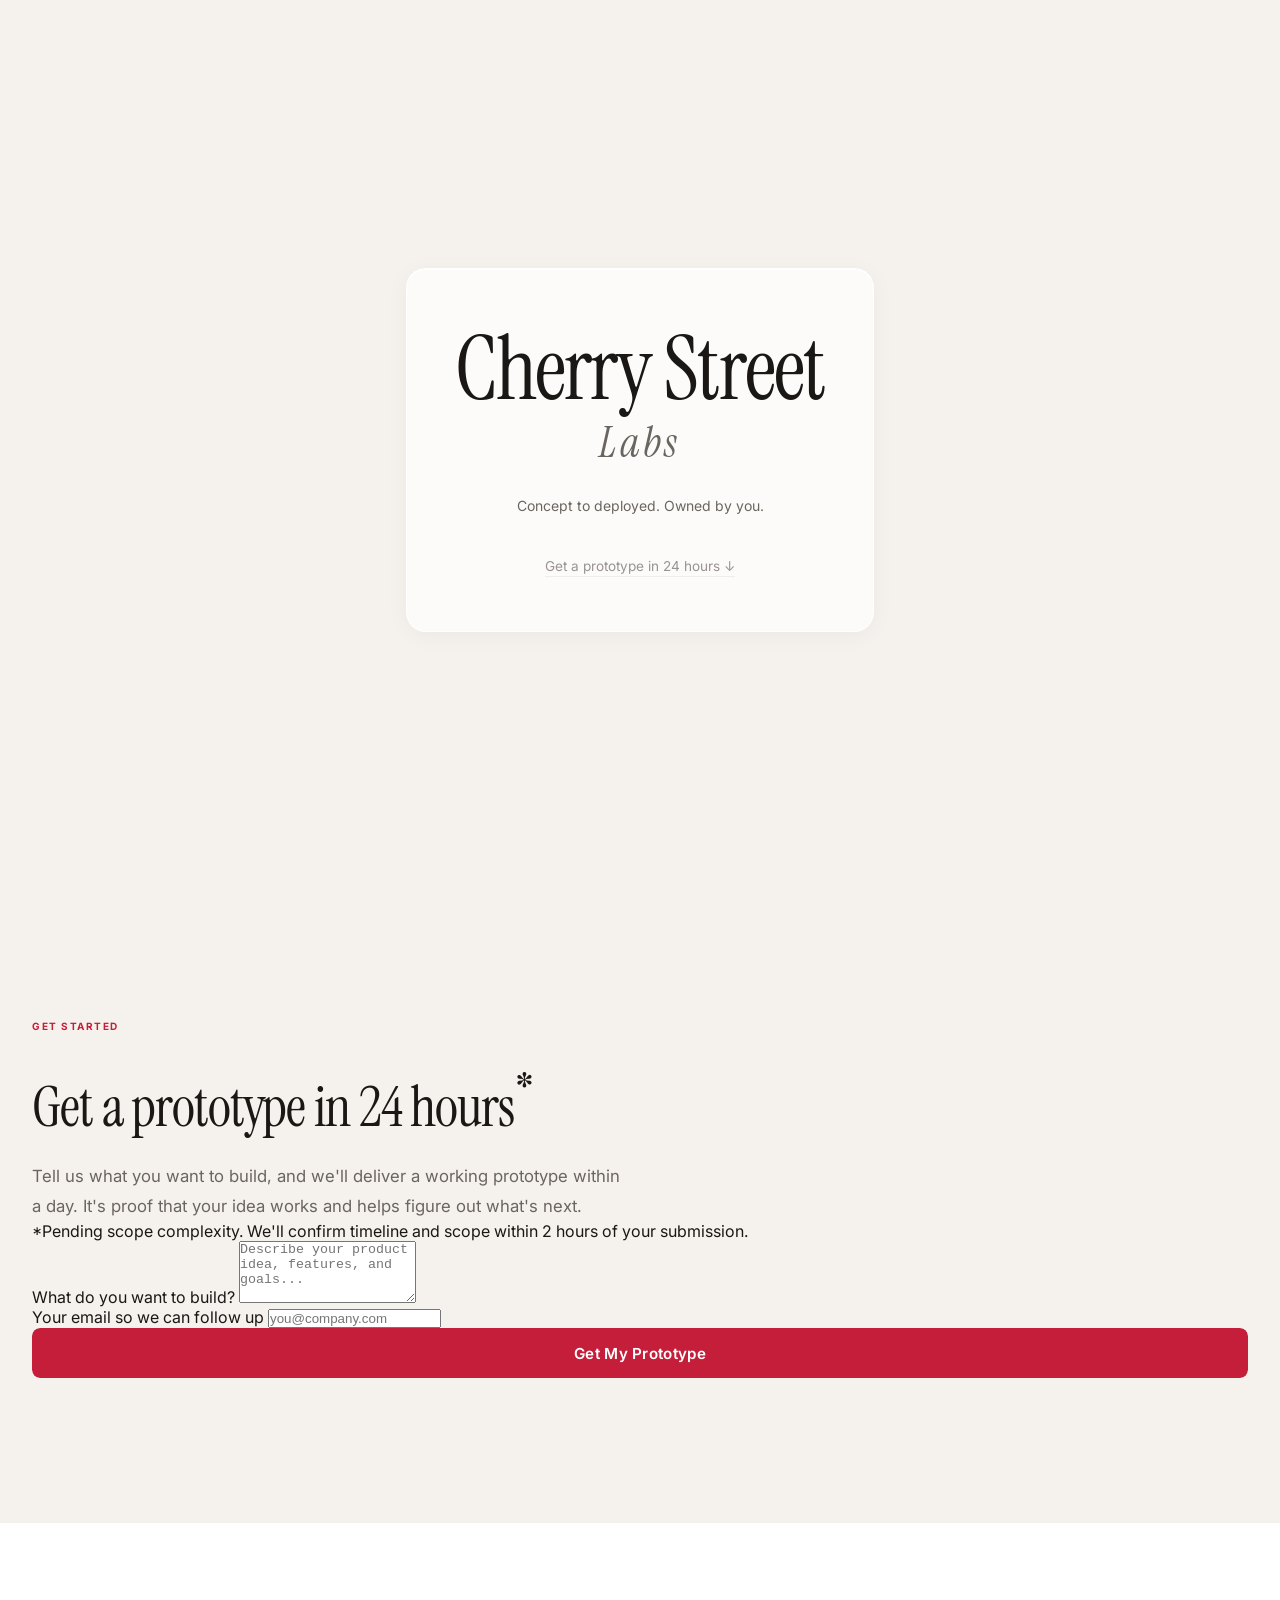
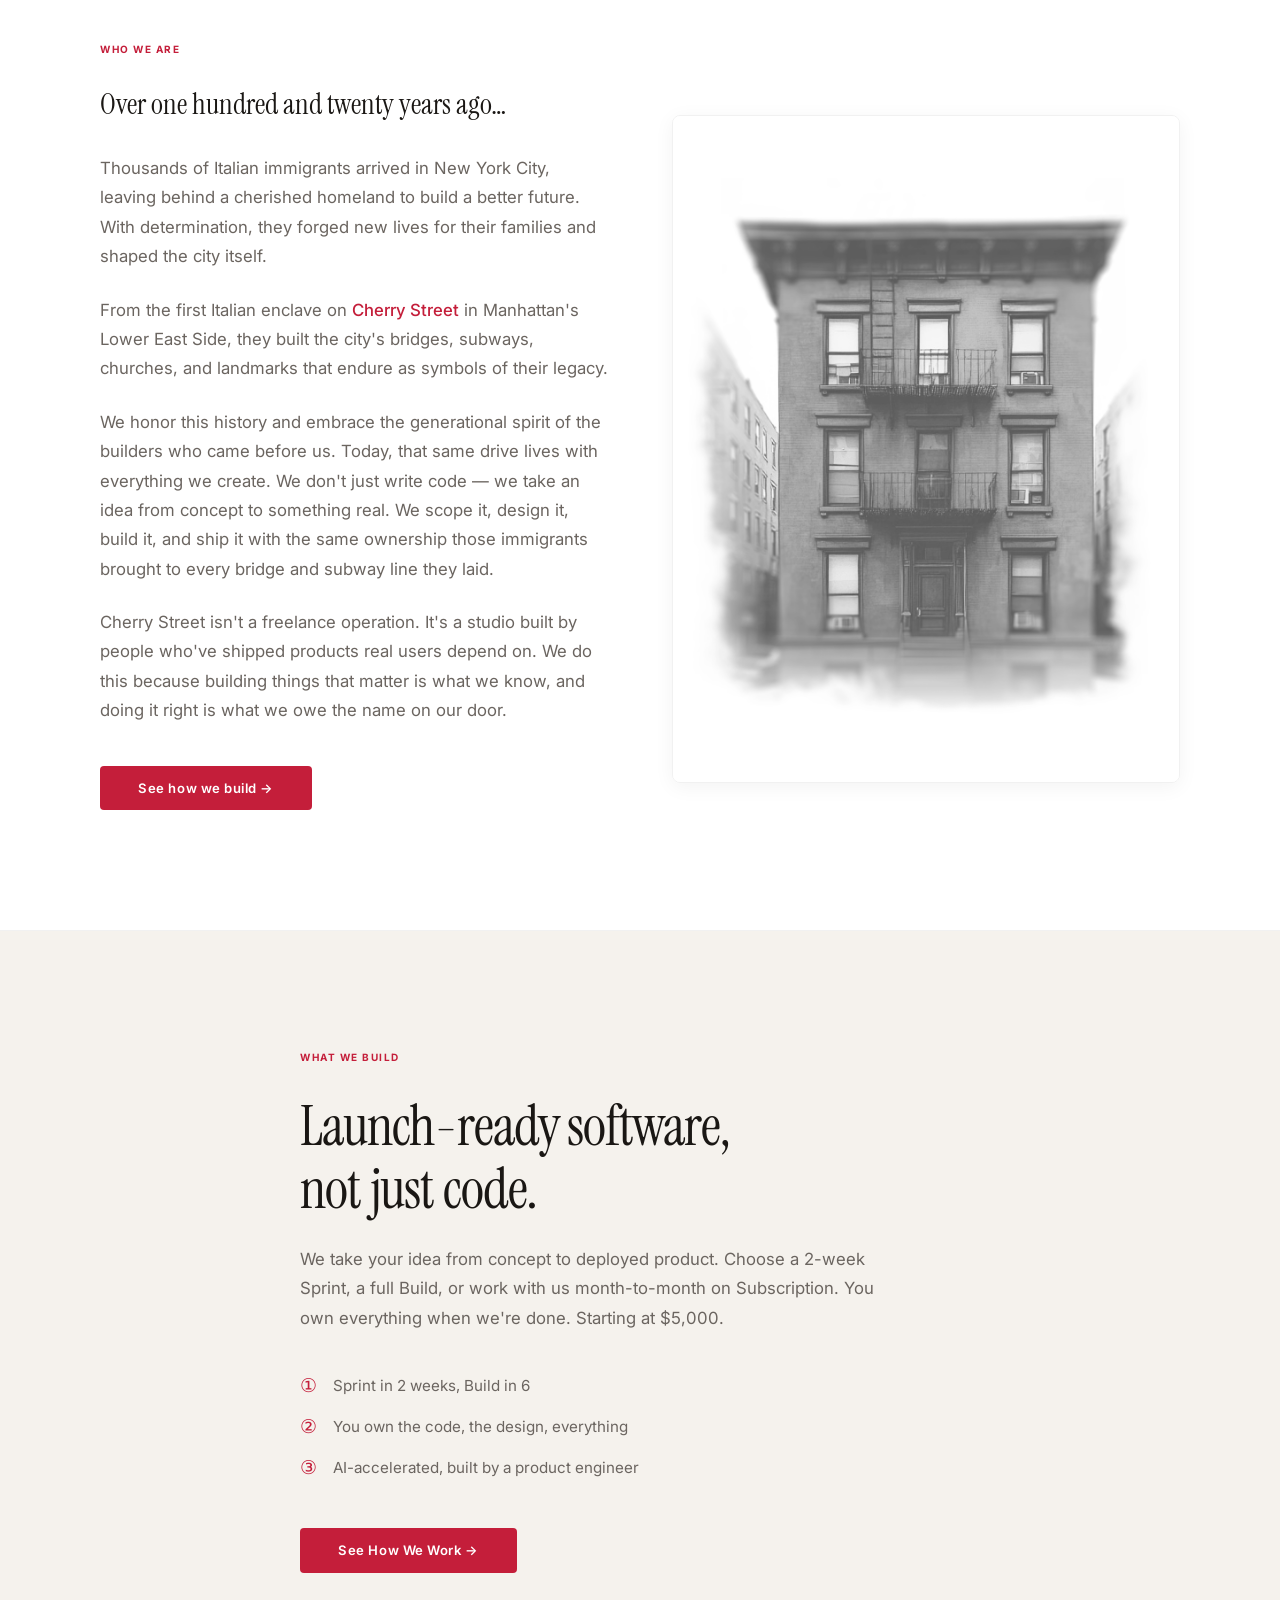
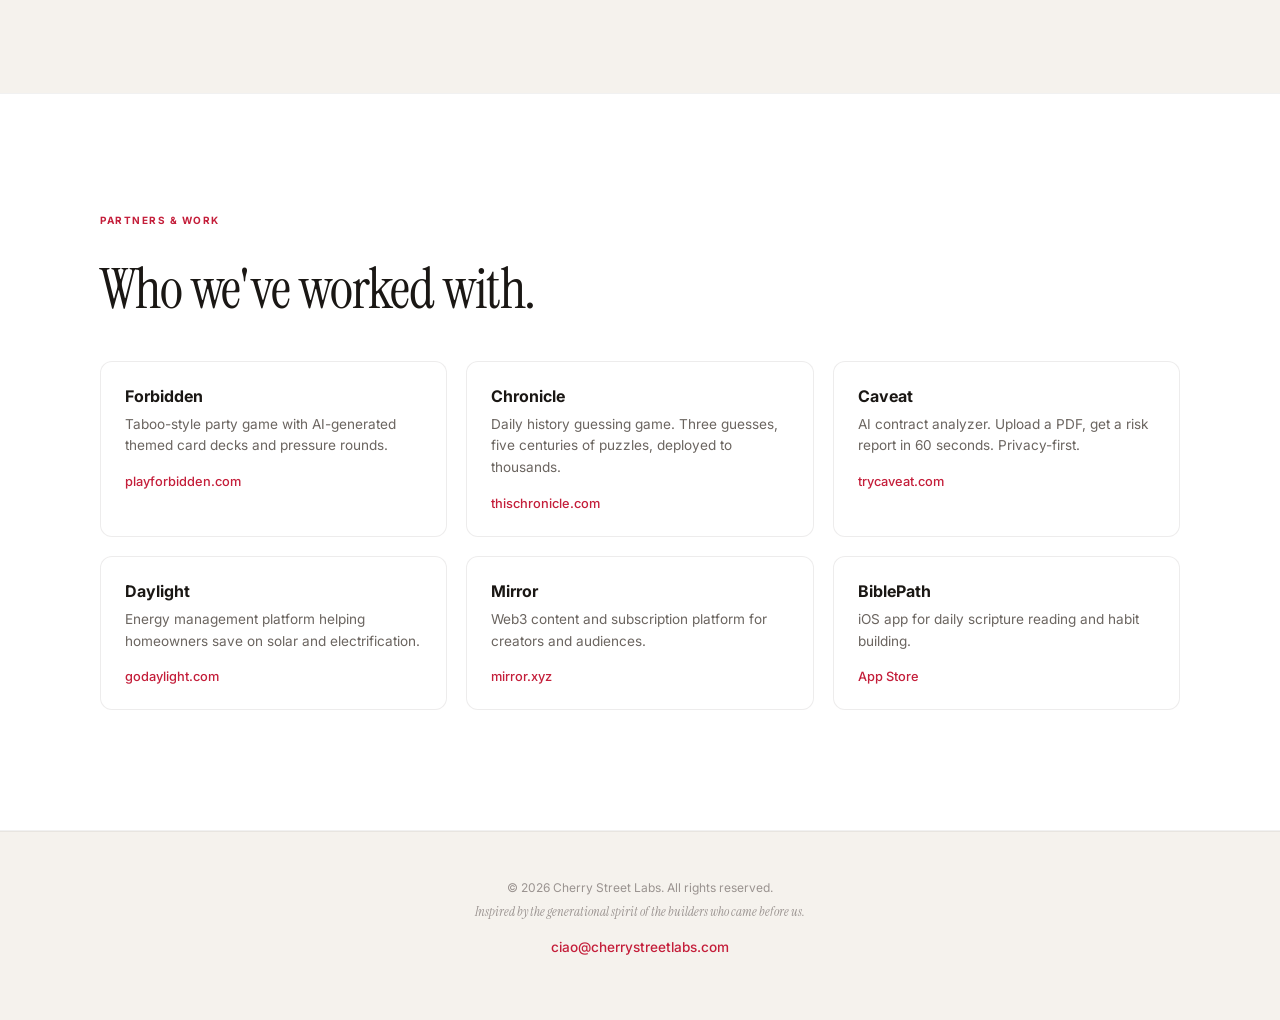
==== commit b3f622d3: "feat: exact border-beam library CSS for sunset variant — no manual recreation" ====
--- a/index.html
+++ b/index.html
@@ -48,8 +48,10 @@
                     <label for="mvp-email">Your email so we can follow up</label>
                     <input type="email" id="mvp-email" name="email" placeholder="you@company.com" required>
                 </div>
-                <div class="btn-beam-wrapper" id="proto-submit-wrapper" data-beam>
-                    <button type="submit" class="build-submit-btn" id="proto-submit-btn">Get My Prototype</button>
+                <div data-beam="csl-beam" style="--beam-strength: 0.7;" id="proto-submit-wrapper">
+                    <button type="submit" class="build-submit-btn" id="proto-submit-btn">
+                        <span class="build-submit-label">Get My Prototype</span>
+                    </button>
                     <div data-beam-bloom></div>
                 </div>
                 <div class="form-status" id="form-status"></div>
@@ -174,12 +176,13 @@
         var form = document.getElementById('proto-form');
         if (!form) return;
         var btn = document.getElementById('proto-submit-btn');
-        var wrapper = document.getElementById('proto-submit-wrapper');
+        var wrapper = document.querySelector('[data-beam="csl-beam"]');
         var status = document.getElementById('form-status');
         var emailInput = document.getElementById('mvp-email');
         var promptInput = document.getElementById('mvp-prompt');
         var endpoint = 'https://script.google.com/macros/s/AKfycbx3tqiFX8dRwgGLT-8TN8-7f8WIrYrPeXVnECq7Opcb9ppDKqLZC4Dfy9ZdVeUnwq2M/exec';
 
+        var label = btn.querySelector('.build-submit-label');
         var SENDING_MARKUP = 'Sending<span class="beam-dots"><span>.</span><span>.</span><span>.</span></span>';
         var SUCCESS_MARKUP = '<span class="beam-check">✓</span> Got it! We\'ll follow up within 2 hours.';
 
@@ -193,15 +196,16 @@
         }
 
         function enterLoadingState() {
-            wrapper.setAttribute('data-loading', '');
-            btn.innerHTML = SENDING_MARKUP;
+            wrapper.setAttribute('data-active', '');
+            label.innerHTML = SENDING_MARKUP;
             btn.disabled = true;
         }
 
         function enterSuccessState() {
-            wrapper.removeAttribute('data-loading');
+            wrapper.removeAttribute('data-active');
+            wrapper.setAttribute('data-fading', '');
             wrapper.setAttribute('data-success', '');
-            btn.innerHTML = SUCCESS_MARKUP;
+            label.innerHTML = SUCCESS_MARKUP;
             btn.disabled = true;
             form.reset();
             setStatus('Refresh the page to send another.', 'info');
@@ -209,11 +213,14 @@
                 form.querySelectorAll('textarea, input'),
                 function(el) { el.disabled = true; }
             );
+            setTimeout(function() {
+                wrapper.removeAttribute('data-fading');
+            }, 500);
         }
 
         form.addEventListener('submit', function(e) {
             e.preventDefault();
-            if (wrapper.hasAttribute('data-success') || wrapper.hasAttribute('data-loading')) return;
+            if (wrapper.hasAttribute('data-success') || wrapper.hasAttribute('data-active')) return;
 
             var email = emailInput.value.trim();
             var prompt = promptInput.value.trim();
--- a/css/styles.css
+++ b/css/styles.css
@@ -1,5 +1,6 @@
 html { scroll-behavior: smooth; }
 
+/* Registered custom property for border-beam angle (must be at stylesheet root) */
 /* Cherry Street Labs — Landing Page */
 *, *::before, *::after { margin: 0; padding: 0; box-sizing: border-box; }
 
@@ -535,119 +536,7 @@
   .mesh-blob { animation: none !important; }
 }
 
-/* Legionnaire — Prototype Form Section */
-.build-section {
-    padding: 96px 60px;
-    background: #f5f0eb;
-}
-
-@keyframes build-fade {
-    from { opacity: 0; transform: translateY(20px); }
-    to { opacity: 1; transform: translateY(0); }
-}
-
-.build-section-inner {
-    max-width: 680px;
-    margin: 0 auto;
-    text-align: center;
-}
-
-.build-section .section-label {
-    display: block;
-    font-size: 10px;
-    font-weight: 700;
-    color: var(--accent);
-    letter-spacing: 0.15em;
-    text-transform: uppercase;
-    margin-bottom: 2rem;
-}
-
-.build-section .build-headline {
-    font-family: 'Instrument Serif', Georgia, serif;
-    font-size: clamp(2.4rem, 5vw, 3.5rem);
-    font-weight: 400;
-    color: var(--text);
-    letter-spacing: -0.02em;
-    line-height: 1.12;
-    margin-bottom: 1.5rem;
-    font-style: italic;
-}
-
-.build-section .build-headline sup {
-    font-size: 0.6em;
-    vertical-align: super;
-    line-height: 0;
-}
-
-.build-section .build-body {
-    font-size: 1.05rem;
-    color: var(--text-secondary);
-    line-height: 1.75;
-    max-width: 640px;
-    margin: 0 auto 16px;
-}
-
-.build-disclaimer {
-    font-size: 0.8rem;
-    color: rgba(0, 0, 0, 0.3);
-    margin: 0 0 40px;
-    font-family: 'Inter', sans-serif;
-}
-
-.build-form {
-    display: flex;
-    flex-direction: column;
-    gap: 18px;
-    max-width: 560px;
-    margin: 0 auto;
-}
-
-.build-form .form-field {
-    display: flex;
-    flex-direction: column;
-    gap: 6px;
-}
-
-.build-form label {
-    font-family: 'Inter', sans-serif;
-    font-size: 0.82rem;
-    font-weight: 500;
-    color: var(--text-secondary);
-    letter-spacing: 0.02em;
-}
-
-.build-form textarea,
-.build-form input[type="email"] {
-    background: rgba(0, 0, 0, 0.04);
-    border: 1px solid rgba(0, 0, 0, 0.15);
-    border-radius: 8px;
-    padding: 12px 14px;
-    color: var(--text);
-    font-family: 'Inter', sans-serif;
-    font-size: 0.95rem;
-    resize: vertical;
-    transition: border-color 0.2s ease, box-shadow 0.2s ease;
-    width: 100%;
-    box-sizing: border-box;
-    line-height: 1.5;
-}
-
-.build-form textarea:focus,
-.build-form input[type="email"]:focus {
-    outline: none;
-    border-color: var(--accent);
-    box-shadow: 0 0 0 2px rgba(193, 68, 94, 0.1);
-}
-
-.build-form textarea::placeholder,
-.build-form input[type="email"]::placeholder {
-    color: rgba(0, 0, 0, 0.3);
-}
-
-.build-form textarea {
-    min-height: 100px;
-}
-
+/* Legionnaire — Prototype Form CTA */
 .build-submit-btn {
     font-family: 'Inter', sans-serif;
     font-weight: 600;
@@ -658,15 +547,20 @@
     border: none;
     border-radius: 8px;
     cursor: pointer;
-    transition: background 0.25s ease, color 0.25s ease, transform 0.15s ease, box-shadow 0.3s ease;
+    transition: background 0.25s ease, color 0.25s ease, box-shadow 0.3s ease;
     width: 100%;
     letter-spacing: 0.02em;
     position: relative;
-    z-index: 1;
-    display: block;
-}
-
-.build-submit-btn:hover {
+    display: flex;
+    align-items: center;
+    justify-content: center;
+    text-align: center;
+    line-height: 1.4;
+    min-height: 50px;
+    box-sizing: border-box;
+}
+
+.build-submit-btn:hover:not(:disabled) {
     background: var(--accent-hover);
     transform: translateY(-1px);
 }
@@ -679,158 +573,273 @@
     cursor: default;
 }
 
-/* ---------- Border Beam wrapper ---------- */
-@property --beam-angle {
-    syntax: "<angle>";
-    initial-value: 0deg;
-    inherits: false;
-}
-
-.btn-beam-wrapper {
+/* ---------- Border Beam: wrapper padding technique ----------
+ * Wrapper ALWAYS has 3px padding = beam ring space.
+ * Button ALWAYS has min-height: 50px = height stability.
+ * On loading, the wrapper gets an animated conic-gradient background.
+ * The button's solid background covers the center, leaving only the 3px ring.
+ * Sunset-ish palette: cherry red + beige/white hotspot.
+ */
+
+
+/* ========================================
+   BORDER BEAM — Generated from border-beam library
+   Variant: sunset, Size: md, Theme: light
+   Duration: 1.96s, Strength: 0.7
+   ======================================== */
+
+@property --beam-angle-csl-beam {
+  syntax: "<angle>";
+  initial-value: 0deg;
+  inherits: true;
+}
+
+@property --beam-opacity-csl-beam {
+  syntax: "<number>";
+  initial-value: 0;
+  inherits: true;
+}
+
+/* Wrapper — position: relative + overflow: hidden + border-radius */
+[data-beam="csl-beam"] {
+  position: relative;
+  border-radius: 8px;
+  overflow: hidden;
+}
+
+/* Active state — spin + fade in */
+[data-beam="csl-beam"][data-active] {
+  animation:
+    beam-spin-csl-beam 1.96s linear infinite,
+    beam-fade-in-csl-beam 0.6s ease forwards;
+}
+
+/* Fading state — spin + fade out */
+[data-beam="csl-beam"][data-fading] {
+  animation:
+    beam-spin-csl-beam 1.96s linear infinite,
+    beam-fade-out-csl-beam 0.5s ease forwards;
+}
+
+/* STROKE LAYER (::after) — the visible beam ring on the border edge */
+[data-beam="csl-beam"][data-active]::after,
+[data-beam="csl-beam"][data-fading]::after {
+  content: "";
+  position: absolute;
+  inset: 0;
+  border-radius: 7px;
+  padding: 1px;
+  clip-path: inset(0 round 8px);
+  background: conic-gradient(
+        from var(--beam-angle-csl-beam),
+        transparent 0%, transparent 54%,
+        rgba(0, 0, 0, 0.08) 57%,
+        rgba(0, 0, 0, 0.2) 60%,
+        rgba(0, 0, 0, 0.4) 63%,
+        rgba(0, 0, 0, 0.55) 66%,
+        rgba(0, 0, 0, 0.4) 69%,
+        rgba(0, 0, 0, 0.2) 72%,
+        rgba(0, 0, 0, 0.08) 75%,
+        transparent 78%, transparent 100%
+      ),radial-gradient(ellipse 70px 40px at 33% -7.4%, rgb(255, 80, 50), transparent),
+    radial-gradient(ellipse 60px 35px at 12% -5%, rgb(255, 160, 40), transparent),
+    radial-gradient(ellipse 40px 70px at 2.1% 68.3%, rgb(255, 120, 60), transparent),
+    radial-gradient(ellipse 20px 35px at 2.1% 68.3%, rgb(255, 200, 50), transparent),
+    radial-gradient(ellipse 180px 32px at 74.4% 100%, rgb(255, 100, 80), transparent),
+    radial-gradient(ellipse 85px 26px at 55% 100%, rgb(255, 180, 60), transparent),
+    radial-gradient(ellipse 74px 32px at 93.9% 0%, rgb(255, 60, 60), transparent),
+    radial-gradient(ellipse 26px 42px at 100% 27.1%, rgb(255, 140, 50), transparent),
+    radial-gradient(ellipse 52px 48px at 100% 27.1%, rgb(255, 90, 70), transparent);
+  -webkit-mask:
+    conic-gradient(
+      from var(--beam-angle-csl-beam),
+      transparent 0%, transparent 30%,
+      rgba(255, 255, 255, 0.1) 36%, rgba(255, 255, 255, 0.35) 44%,
+      white 52%, white 80%,
+      rgba(255, 255, 255, 0.35) 86%, rgba(255, 255, 255, 0.1) 92%,
+      transparent 95%, transparent 100%
+    ),
+    linear-gradient(#fff 0 0) content-box,
+    linear-gradient(#fff 0 0);
+  -webkit-mask-composite: source-in, xor;
+  mask:
+    conic-gradient(
+      from var(--beam-angle-csl-beam),
+      transparent 0%, transparent 30%,
+      rgba(255, 255, 255, 0.1) 36%, rgba(255, 255, 255, 0.35) 44%,
+      white 52%, white 80%,
+      rgba(255, 255, 255, 0.35) 86%, rgba(255, 255, 255, 0.1) 92%,
+      transparent 95%, transparent 100%
+    ),
+    linear-gradient(#fff 0 0) content-box,
+    linear-gradient(#fff 0 0);
+  mask-composite: intersect, exclude;
+  pointer-events: none;
+  z-index: 2;
+  opacity: calc(var(--beam-opacity-csl-beam) * 0.33 * var(--beam-strength, 1));
+  animation: beam-hue-shift-csl-beam 12s ease-in-out infinite;
+}
+
+/* INNER HAZE (::before) — soft glow inside the border */
+[data-beam="csl-beam"][data-active]::before,
+[data-beam="csl-beam"][data-fading]::before {
+  content: "";
+  position: absolute;
+  inset: 0;
+  border-radius: 8px;
+  background: radial-gradient(ellipse 63px 36px at 33% -7.4%, rgba(255, 80, 50, 0.45), transparent),
+    radial-gradient(ellipse 54px 32px at 12% -5%, rgba(255, 160, 40, 0.45), transparent),
+    radial-gradient(ellipse 36px 63px at 2.1% 68.3%, rgba(255, 120, 60, 0.45), transparent),
+    radial-gradient(ellipse 18px 32px at 2.1% 68.3%, rgba(255, 200, 50, 0.45), transparent),
+    radial-gradient(ellipse 162px 29px at 74.4% 100%, rgba(255, 100, 80, 0.45), transparent),
+    radial-gradient(ellipse 77px 23px at 55% 100%, rgba(255, 180, 60, 0.45), transparent),
+    radial-gradient(ellipse 67px 29px at 93.9% 0%, rgba(255, 60, 60, 0.45), transparent),
+    radial-gradient(ellipse 23px 38px at 100% 27.1%, rgba(255, 140, 50, 0.45), transparent),
+    radial-gradient(ellipse 47px 43px at 100% 27.1%, rgba(255, 90, 70, 0.45), transparent);
+  box-shadow: inset 0 0 9px 1px rgba(0, 0, 0, 0.14);
+  -webkit-mask-image:
+    conic-gradient(
+      from var(--beam-angle-csl-beam),
+      transparent 0%, transparent 30%,
+      rgba(255, 255, 255, 0.1) 36%, rgba(255, 255, 255, 0.35) 44%,
+      white 52%, white 80%,
+      rgba(255, 255, 255, 0.35) 86%, rgba(255, 255, 255, 0.1) 92%,
+      transparent 95%, transparent 100%
+    ),
+    linear-gradient(white, transparent 28px, transparent calc(100% - 28px), white),
+    linear-gradient(to right, white, transparent 28px, transparent calc(100% - 28px), white);
+  -webkit-mask-composite: source-in, source-over;
+  mask-image:
+    conic-gradient(
+      from var(--beam-angle-csl-beam),
+      transparent 0%, transparent 30%,
+      rgba(255, 255, 255, 0.1) 36%, rgba(255, 255, 255, 0.35) 44%,
+      white 52%, white 80%,
+      rgba(255, 255, 255, 0.35) 86%, rgba(255, 255, 255, 0.1) 92%,
+      transparent 95%, transparent 100%
+    ),
+    linear-gradient(white, transparent 28px, transparent calc(100% - 28px), white),
+    linear-gradient(to right, white, transparent 28px, transparent calc(100% - 28px), white);
+  mask-composite: intersect, add;
+  pointer-events: none;
+  z-index: 1;
+  opacity: calc(var(--beam-opacity-csl-beam) * 0.46 * var(--beam-strength, 1));
+  clip-path: inset(0 round 8px);
+  animation: beam-hue-shift-csl-beam 12s ease-in-out infinite;
+}
+
+/* BLOOM — outer glow */
+[data-beam="csl-beam"] [data-beam-bloom] {
+  display: none;
+  position: absolute;
+  inset: 0;
+  border-radius: 7px;
+  clip-path: inset(0 round 8px);
+  background: conic-gradient(
+        from var(--beam-angle-csl-beam),
+        transparent 0%, transparent 58%,
+        rgba(0, 0, 0, 0.02) 62%,
+        rgba(0, 0, 0, 0.08) 65%,
+        rgba(0, 0, 0, 0.2) 67%,
+        rgba(0, 0, 0, 0.4) 69%,
+        rgba(0, 0, 0, 0.6) 70%,
+        rgba(0, 0, 0, 0.6) 70.5%,
+        rgba(0, 0, 0, 0.4) 71.5%,
+        rgba(0, 0, 0, 0.2) 73%,
+        rgba(0, 0, 0, 0.08) 75%,
+        rgba(0, 0, 0, 0.02) 78%,
+        transparent 82%
+      );
+  -webkit-mask: linear-gradient(#fff 0 0) content-box, linear-gradient(#fff 0 0);
+  -webkit-mask-composite: xor;
+  mask: linear-gradient(#fff 0 0) content-box, linear-gradient(#fff 0 0);
+  mask-composite: exclude;
+  padding: 1px;
+  filter: blur(8px) brightness(1.30) saturate(0.96);
+  pointer-events: none;
+  z-index: 3;
+  opacity: 0;
+}
+
+[data-beam="csl-beam"][data-active] [data-beam-bloom],
+[data-beam="csl-beam"][data-fading] [data-beam-bloom] {
+  display: block;
+  opacity: calc(var(--beam-opacity-csl-beam) * 0.54 * var(--beam-strength, 1));
+}
+
+@keyframes beam-spin-csl-beam {
+  to { --beam-angle-csl-beam: 360deg; }
+}
+
+@keyframes beam-fade-in-csl-beam {
+  to { --beam-opacity-csl-beam: 1; }
+}
+
+@keyframes beam-fade-out-csl-beam {
+  from { --beam-opacity-csl-beam: 1; }
+  to { --beam-opacity-csl-beam: 0; }
+}
+
+@keyframes beam-hue-shift-csl-beam {
+  0% { filter: hue-rotate(-30deg) brightness(1.30) saturate(0.96); }
+  50% { filter: hue-rotate(30deg) brightness(1.30) saturate(0.96); }
+  100% { filter: hue-rotate(-30deg) brightness(1.30) saturate(0.96); }
+}
+
+
+/* === CSL Button overrides === */
+[data-beam="csl-beam"] .build-submit-btn {
     position: relative;
-    border-radius: 10px;
-    isolation: isolate;
-    padding: 0;
-    background: transparent;
-    transition: padding 0.35s ease, background 0.35s ease, box-shadow 0.35s ease;
+    z-index: 4;
+    background: var(--accent);
+    border-radius: 8px;
+    display: flex;
+    align-items: center;
+    justify-content: center;
+    min-height: 50px;
     width: 100%;
-}
-
-.btn-beam-wrapper .build-submit-btn {
-    transition: background 0.35s ease, color 0.35s ease, transform 0.15s ease, border-radius 0.35s ease;
-}
-
-/* Beam ring */
-.btn-beam-wrapper::before {
-    content: "";
-    position: absolute;
-    inset: 0;
-    border-radius: inherit;
-    background: conic-gradient(
-        from var(--beam-angle),
-        transparent 0%,
-        transparent 30%,
-        rgba(196, 30, 58, 0.55) 40%,
-        rgba(220, 80, 60, 0.85) 45%,
-        rgba(255, 150, 90, 0.95) 50%,
-        rgba(220, 80, 60, 0.85) 55%,
-        rgba(196, 30, 58, 0.55) 60%,
-        transparent 70%,
-        transparent 100%
-    );
-    opacity: 0;
-    z-index: -1;
-    pointer-events: none;
-    transition: opacity 0.35s ease;
-}
-
-/* Inner haze layer */
-.btn-beam-wrapper::after {
-    content: "";
-    position: absolute;
-    inset: -2px;
-    border-radius: 12px;
-    background: conic-gradient(
-        from var(--beam-angle),
-        transparent 0%,
-        transparent 35%,
-        rgba(196, 30, 58, 0.15) 45%,
-        rgba(255, 150, 90, 0.28) 50%,
-        rgba(196, 30, 58, 0.15) 55%,
-        transparent 65%,
-        transparent 100%
-    );
-    filter: blur(6px);
-    opacity: 0;
-    z-index: -2;
-    pointer-events: none;
-    transition: opacity 0.35s ease;
-}
-
-/* Outer bloom glow */
-.btn-beam-wrapper [data-beam-bloom] {
-    position: absolute;
-    inset: -18px;
-    border-radius: 24px;
-    background: conic-gradient(
-        from var(--beam-angle),
-        transparent 0%,
-        transparent 38%,
-        rgba(196, 30, 58, 0.35) 48%,
-        rgba(255, 140, 80, 0.45) 50%,
-        rgba(196, 30, 58, 0.35) 52%,
-        transparent 62%,
-        transparent 100%
-    );
-    filter: blur(22px);
-    opacity: 0;
-    z-index: -3;
-    pointer-events: none;
-    transition: opacity 0.4s ease;
-}
-
-/* --- Loading state --- */
-.btn-beam-wrapper[data-loading] {
-    padding: 3px;
-    background: rgba(196, 30, 58, 0.04);
-    box-shadow: 0 6px 24px -10px rgba(196, 30, 58, 0.35);
-}
-
-.btn-beam-wrapper[data-loading]::before,
-.btn-beam-wrapper[data-loading]::after {
-    opacity: 1;
-    animation: beam-spin 2s linear infinite;
-}
-
-.btn-beam-wrapper[data-loading] [data-beam-bloom] {
-    opacity: 1;
-    animation: beam-spin 2s linear infinite;
-}
-
-.btn-beam-wrapper[data-loading] .build-submit-btn {
-    background: #fffaf9;
-    color: var(--accent);
-    border-radius: 7px;
-    transform: none !important;
-    box-shadow: inset 0 0 0 1px rgba(196, 30, 58, 0.08);
-}
-
-.btn-beam-wrapper[data-loading] .build-submit-btn:hover {
-    background: #fffaf9;
-    transform: none;
-}
-
-/* --- Success state --- */
-.btn-beam-wrapper[data-success] {
-    padding: 0;
-    background: transparent;
-    box-shadow: 0 8px 30px -12px rgba(22, 163, 74, 0.4);
-    pointer-events: none;
-}
-
-.btn-beam-wrapper[data-success]::before,
-.btn-beam-wrapper[data-success]::after,
-.btn-beam-wrapper[data-success] [data-beam-bloom] {
-    opacity: 0;
-    animation: none;
-}
-
-.btn-beam-wrapper[data-success] .build-submit-btn {
+    padding: 14px 32px;
+    box-sizing: border-box;
+    font-family: 'Inter', sans-serif;
+    font-weight: 600;
+    font-size: 0.95rem;
+    color: #fff;
+    border: none;
+    cursor: pointer;
+    letter-spacing: 0.02em;
+    text-align: center;
+    line-height: 1.4;
+    transition: background 0.25s ease, color 0.25s ease;
+}
+
+[data-beam="csl-beam"] .build-submit-btn:hover:not(:disabled) {
+    background: var(--accent-hover);
+}
+
+[data-beam="csl-beam"] .build-submit-btn:disabled {
+    cursor: default;
+}
+
+/* Loading: darker cherry */
+[data-beam="csl-beam"][data-active] .build-submit-btn {
+    background: linear-gradient(135deg, #a0162e 0%, #c41e3a 60%, #d4283e 100%);
+    color: rgba(255, 255, 255, 0.95);
+}
+
+/* Success: green */
+[data-beam="csl-beam"][data-success] .build-submit-btn {
     background: linear-gradient(135deg, #16a34a 0%, #15803d 100%);
     color: #fff;
     cursor: default;
-    transform: none !important;
-    opacity: 1;
-    box-shadow: inset 0 1px 0 rgba(255, 255, 255, 0.2);
-}
-
-.btn-beam-wrapper[data-success] .build-submit-btn .beam-check {
+}
+
+[data-beam="csl-beam"][data-success] .build-submit-btn .beam-check {
     display: inline-block;
     margin-right: 6px;
     animation: beam-check-pop 0.5s cubic-bezier(0.34, 1.56, 0.64, 1) both;
 }
 
-/* Pulsing dots for "Sending" */
+/* Pulsing dots */
 .build-submit-btn .beam-dots {
     display: inline-block;
     width: 18px;
@@ -853,11 +862,6 @@
     40% { opacity: 1; transform: translateY(-2px); }
 }
 
-@keyframes beam-spin {
-    from { --beam-angle: 0deg; }
-    to { --beam-angle: 360deg; }
-}
-
 @keyframes beam-check-pop {
     0% { transform: scale(0) rotate(-20deg); opacity: 0; }
     60% { transform: scale(1.3) rotate(5deg); opacity: 1; }
@@ -865,47 +869,10 @@
 }
 
 @media (prefers-reduced-motion: reduce) {
-    .btn-beam-wrapper[data-loading]::before,
-    .btn-beam-wrapper[data-loading]::after,
-    .btn-beam-wrapper[data-loading] [data-beam-bloom] {
-        animation: none;
-    }
-    .build-submit-btn .beam-dots span {
-        animation: none;
-        opacity: 0.6;
-    }
-}
-
-@media (prefers-reduced-motion: no-preference) {
-    .build-section .section-label {
-        animation: build-fade 0.6s ease-out 0.1s backwards;
-    }
-    .build-section .build-headline {
-        animation: build-fade 0.6s ease-out 0.2s backwards;
-    }
-    .build-section .build-body {
-        animation: build-fade 0.6s ease-out 0.3s backwards;
-    }
-    .build-form {
-        animation: build-fade 0.6s ease-out 0.4s backwards;
-    }
-}
-
-@media (max-width: 768px) {
-    .build-section {
-        padding: 64px 32px;
-    }
-}
-
-@media (max-width: 480px) {
-    .build-section {
-        padding: 48px 24px;
-    }
-    .build-submit-btn {
-        width: 100%;
-        text-align: center;
-    }
-}
+    [data-beam="csl-beam"][data-active] { animation: none; }
+    .build-submit-btn .beam-dots span { animation: none; opacity: 0.6; }
+}
+
 
 .form-status {
     font-family: 'Inter', sans-serif;
@@ -913,3 +880,4 @@
     margin-top: 8px;
     min-height: 1.2em;
 }
+
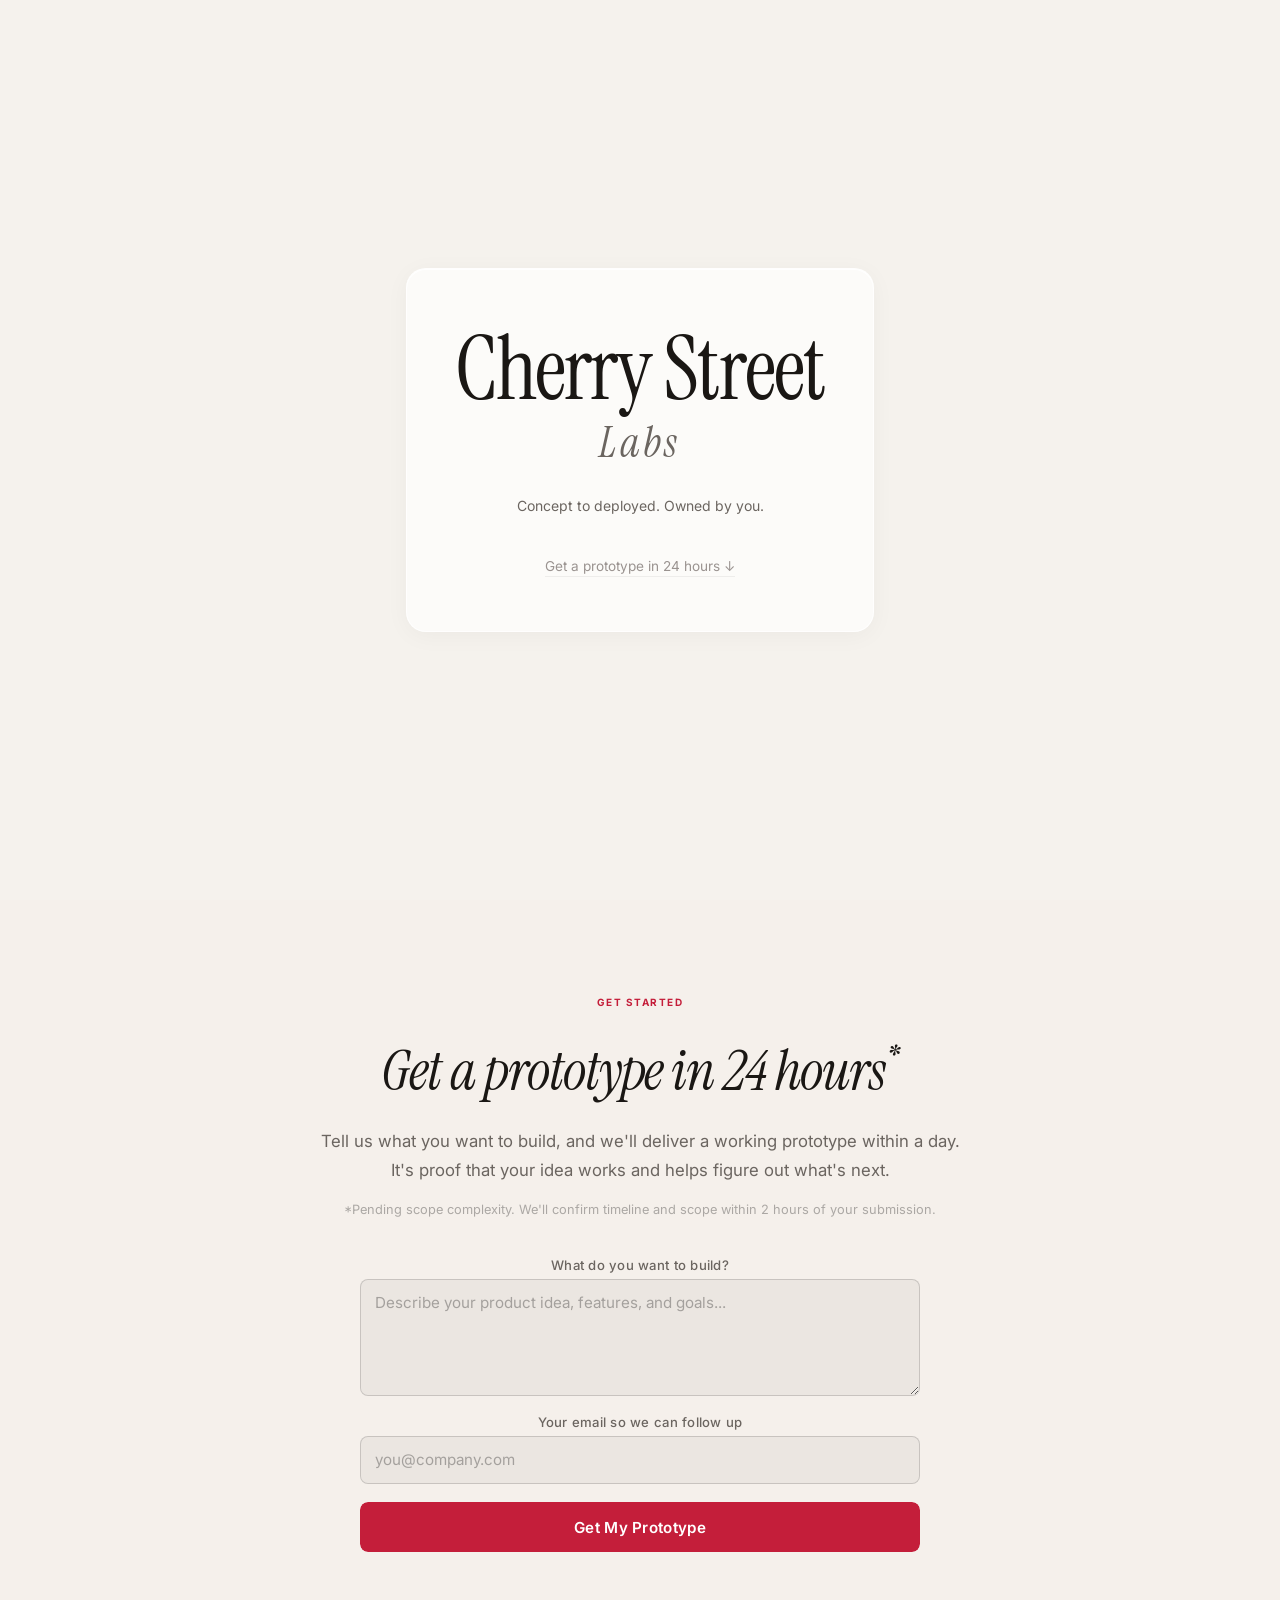
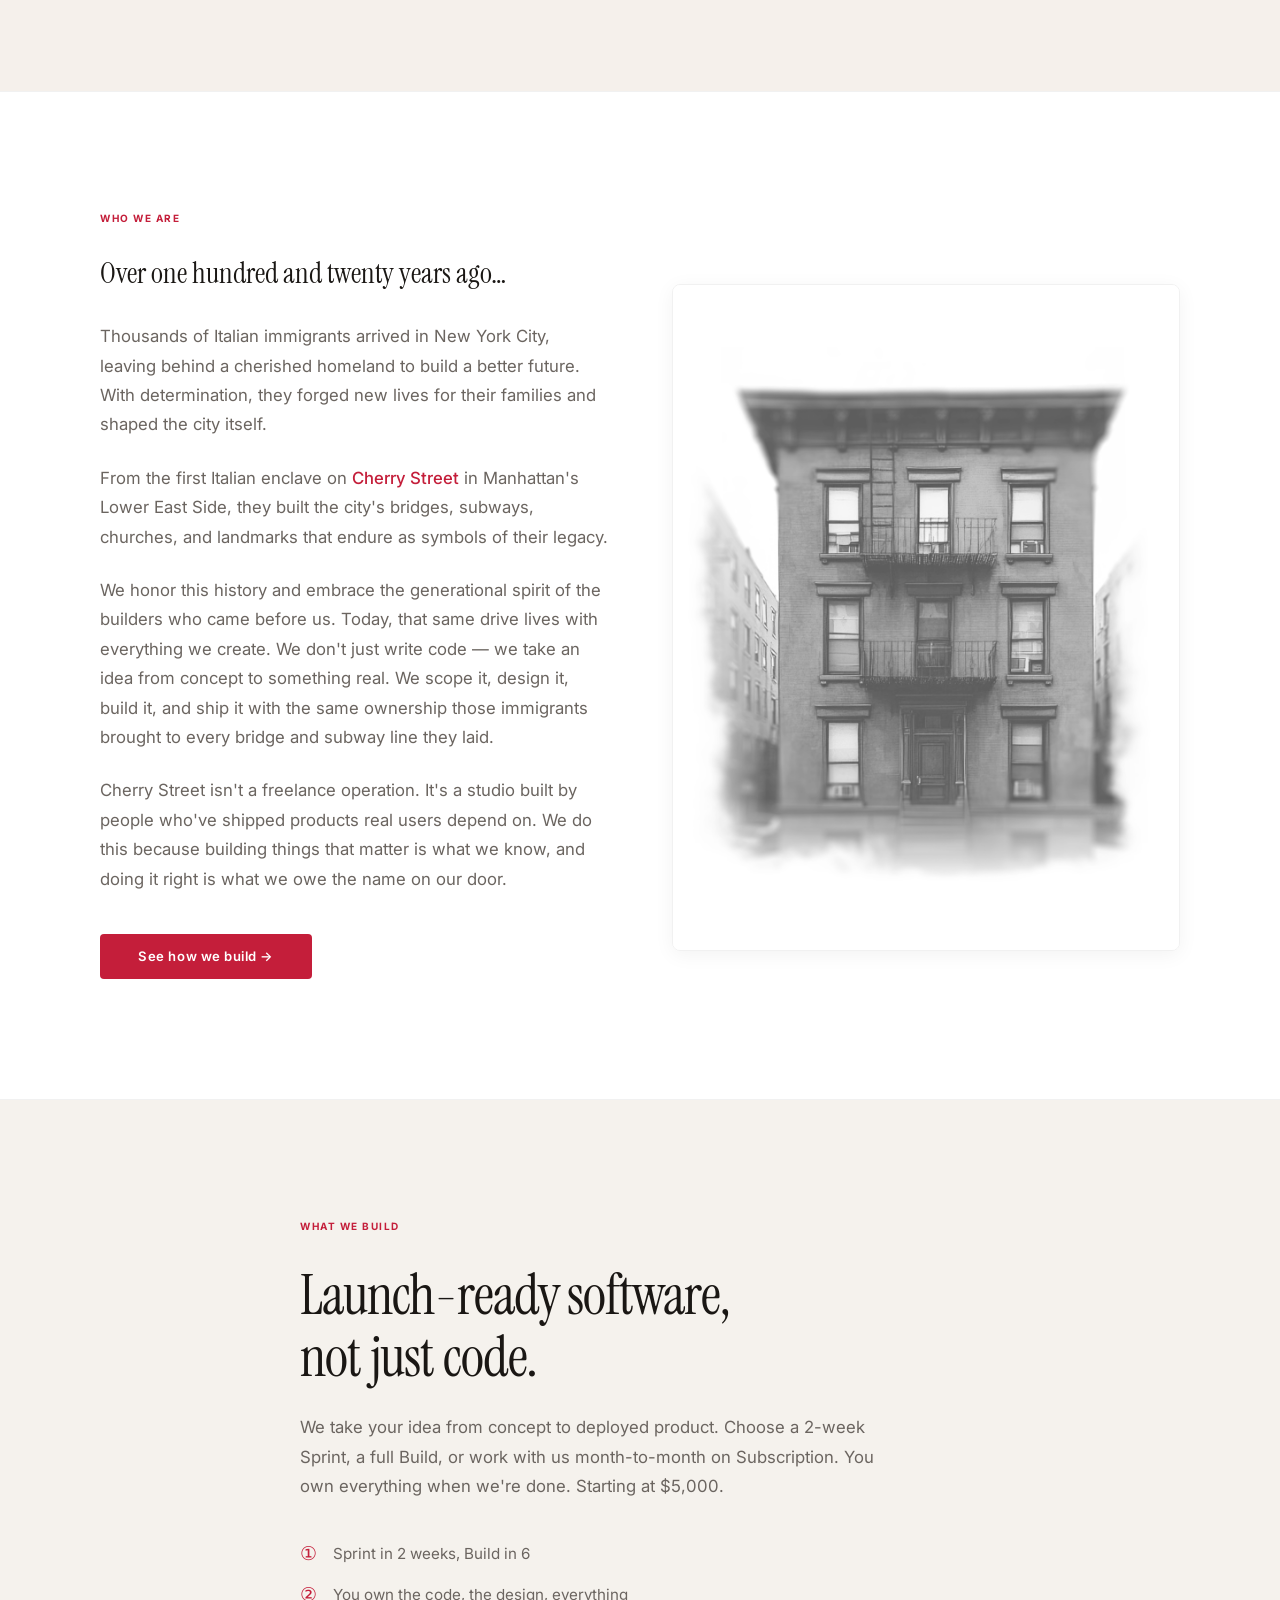
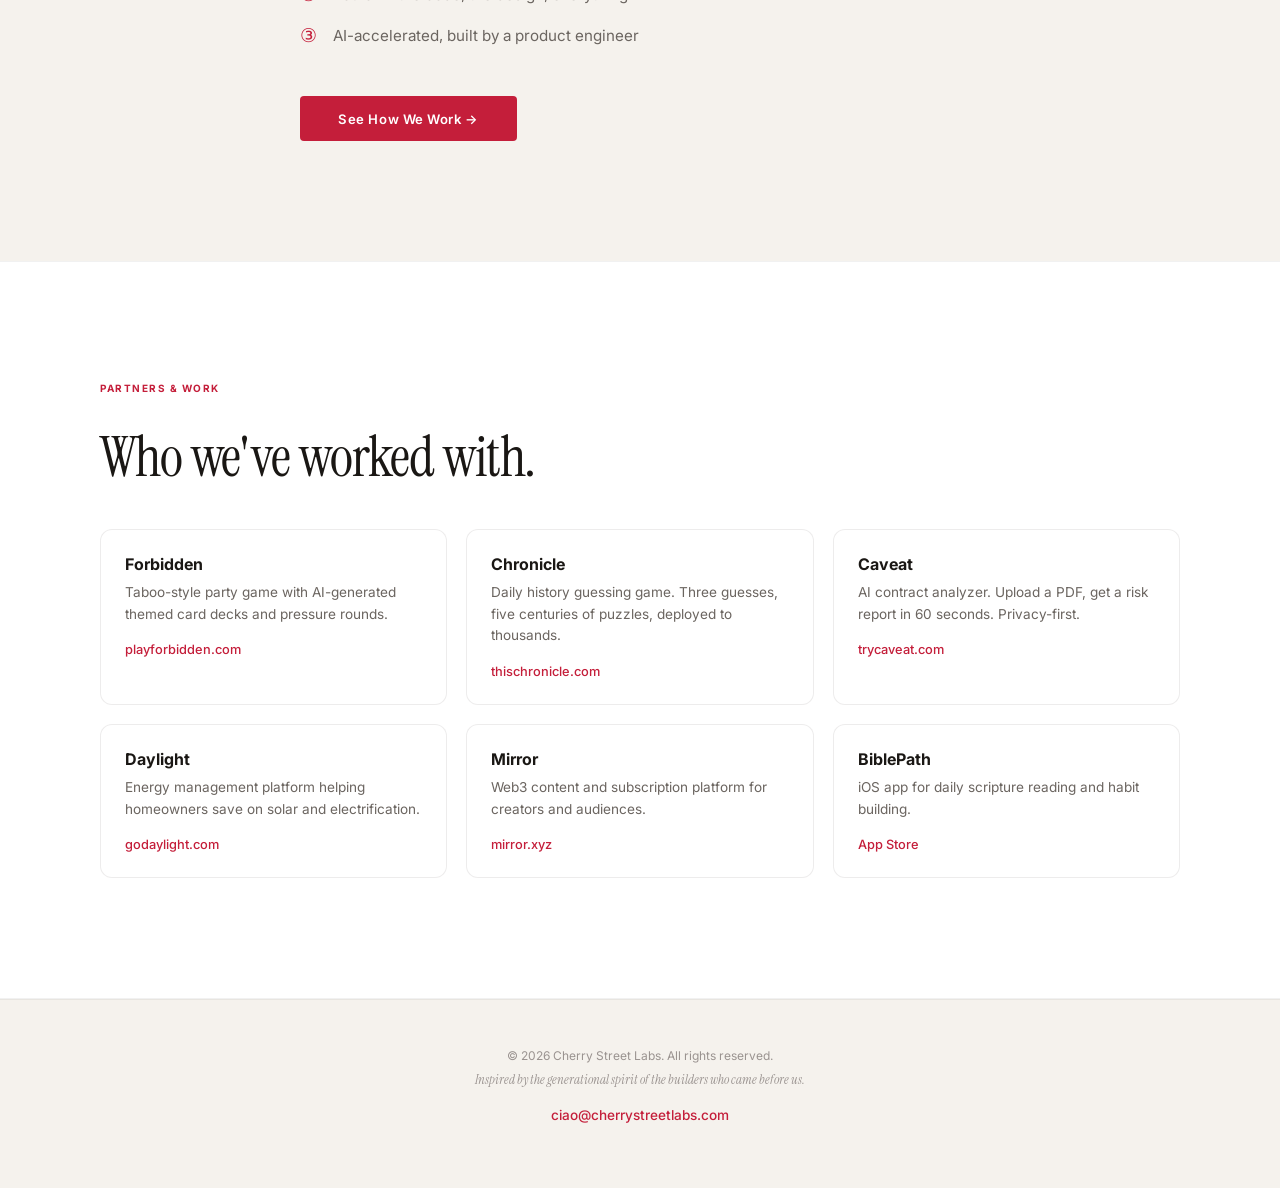
==== commit bfed603c: "fix: lock button height 50px, widen beam to 3px, boost strength, fix z-index" ====
--- a/index.html
+++ b/index.html
@@ -48,7 +48,7 @@
                     <label for="mvp-email">Your email so we can follow up</label>
                     <input type="email" id="mvp-email" name="email" placeholder="you@company.com" required>
                 </div>
-                <div data-beam="csl-beam" style="--beam-strength: 0.7;" id="proto-submit-wrapper">
+                <div data-beam="csl-beam" style="--beam-strength: 1.5;" id="proto-submit-wrapper">
                     <button type="submit" class="build-submit-btn" id="proto-submit-btn">
                         <span class="build-submit-label">Get My Prototype</span>
                     </button>
--- a/css/styles.css
+++ b/css/styles.css
@@ -536,7 +536,128 @@
   .mesh-blob { animation: none !important; }
 }
 
-/* Legionnaire — Prototype Form CTA */
+/* ---------- Border Beam: wrapper padding technique ----------
+ * Wrapper ALWAYS has 3px padding = beam ring space.
+ * Button ALWAYS has min-height: 50px = height stability.
+ * On loading, the wrapper gets an animated conic-gradient background.
+ * The button's solid background covers the center, leaving only the 3px ring.
+ * Sunset-ish palette: cherry red + beige/white hotspot.
+ */
+
+
+/* Legionnaire — Prototype Form Section */
+.build-section {
+    padding: 96px 60px;
+    background: #f5f0eb;
+}
+
+@keyframes build-fade {
+    from { opacity: 0; transform: translateY(20px); }
+    to { opacity: 1; transform: translateY(0); }
+}
+
+.build-section-inner {
+    max-width: 680px;
+    margin: 0 auto;
+    text-align: center;
+}
+
+.build-section .section-label {
+    display: block;
+    font-size: 10px;
+    font-weight: 700;
+    color: var(--accent);
+    letter-spacing: 0.15em;
+    text-transform: uppercase;
+    margin-bottom: 2rem;
+}
+
+.build-section .build-headline {
+    font-family: 'Instrument Serif', Georgia, serif;
+    font-size: clamp(2.4rem, 5vw, 3.5rem);
+    font-weight: 400;
+    color: var(--text);
+    letter-spacing: -0.02em;
+    line-height: 1.12;
+    margin-bottom: 1.5rem;
+    font-style: italic;
+}
+
+.build-section .build-headline sup {
+    font-size: 0.6em;
+    vertical-align: super;
+    line-height: 0;
+}
+
+.build-section .build-body {
+    font-size: 1.05rem;
+    color: var(--text-secondary);
+    line-height: 1.75;
+    max-width: 640px;
+    margin: 0 auto 16px;
+}
+
+.build-disclaimer {
+    font-size: 0.8rem;
+    color: rgba(0, 0, 0, 0.3);
+    margin: 0 0 40px;
+    font-family: 'Inter', sans-serif;
+}
+
+.build-form {
+    display: flex;
+    flex-direction: column;
+    gap: 18px;
+    max-width: 560px;
+    margin: 0 auto;
+}
+
+.build-form .form-field {
+    display: flex;
+    flex-direction: column;
+    gap: 6px;
+}
+
+.build-form label {
+    font-family: 'Inter', sans-serif;
+    font-size: 0.82rem;
+    font-weight: 500;
+    color: var(--text-secondary);
+    letter-spacing: 0.02em;
+}
+
+.build-form textarea,
+.build-form input[type="email"] {
+    background: rgba(0, 0, 0, 0.04);
+    border: 1px solid rgba(0, 0, 0, 0.15);
+    border-radius: 8px;
+    padding: 12px 14px;
+    color: var(--text);
+    font-family: 'Inter', sans-serif;
+    font-size: 0.95rem;
+    resize: vertical;
+    transition: border-color 0.2s ease, box-shadow 0.2s ease;
+    width: 100%;
+    box-sizing: border-box;
+    line-height: 1.5;
+}
+
+.build-form textarea:focus,
+.build-form input[type="email"]:focus {
+    outline: none;
+    border-color: var(--accent);
+    box-shadow: 0 0 0 2px rgba(193, 68, 94, 0.1);
+}
+
+.build-form textarea::placeholder,
+.build-form input[type="email"]::placeholder {
+    color: rgba(0, 0, 0, 0.3);
+}
+
+.build-form textarea {
+    min-height: 100px;
+}
+
 .build-submit-btn {
     font-family: 'Inter', sans-serif;
     font-weight: 600;
@@ -547,20 +668,20 @@
     border: none;
     border-radius: 8px;
     cursor: pointer;
-    transition: background 0.25s ease, color 0.25s ease, box-shadow 0.3s ease;
+    transition: background 0.2s ease, transform 0.15s ease;
     width: 100%;
-    letter-spacing: 0.02em;
-    position: relative;
     display: flex;
     align-items: center;
     justify-content: center;
     text-align: center;
     line-height: 1.4;
-    min-height: 50px;
+    height: 50px;
+    overflow: hidden;
     box-sizing: border-box;
-}
-
-.build-submit-btn:hover:not(:disabled) {
+    letter-spacing: 0.02em;
+}
+
+.build-submit-btn:hover {
     background: var(--accent-hover);
     transform: translateY(-1px);
 }
@@ -569,17 +690,37 @@
     transform: translateY(0);
 }
 
-.build-submit-btn:disabled {
-    cursor: default;
-}
-
-/* ---------- Border Beam: wrapper padding technique ----------
- * Wrapper ALWAYS has 3px padding = beam ring space.
- * Button ALWAYS has min-height: 50px = height stability.
- * On loading, the wrapper gets an animated conic-gradient background.
- * The button's solid background covers the center, leaving only the 3px ring.
- * Sunset-ish palette: cherry red + beige/white hotspot.
- */
+@media (prefers-reduced-motion: no-preference) {
+    .build-section .section-label {
+        animation: build-fade 0.6s ease-out 0.1s backwards;
+    }
+    .build-section .build-headline {
+        animation: build-fade 0.6s ease-out 0.2s backwards;
+    }
+    .build-section .build-body {
+        animation: build-fade 0.6s ease-out 0.3s backwards;
+    }
+    .build-form {
+        animation: build-fade 0.6s ease-out 0.4s backwards;
+    }
+}
+
+@media (max-width: 768px) {
+    .build-section {
+        padding: 64px 32px;
+    }
+}
+
+@media (max-width: 480px) {
+    .build-section {
+        padding: 48px 24px;
+    }
+    .build-submit-btn {
+        width: 100%;
+        text-align: center;
+    }
+}
+
 
 
 /* ========================================
@@ -628,7 +769,7 @@
   position: absolute;
   inset: 0;
   border-radius: 7px;
-  padding: 1px;
+  padding: 3px;
   clip-path: inset(0 round 8px);
   background: conic-gradient(
         from var(--beam-angle-csl-beam),
@@ -754,7 +895,7 @@
   -webkit-mask-composite: xor;
   mask: linear-gradient(#fff 0 0) content-box, linear-gradient(#fff 0 0);
   mask-composite: exclude;
-  padding: 1px;
+  padding: 3px;
   filter: blur(8px) brightness(1.30) saturate(0.96);
   pointer-events: none;
   z-index: 3;
@@ -790,13 +931,14 @@
 /* === CSL Button overrides === */
 [data-beam="csl-beam"] .build-submit-btn {
     position: relative;
-    z-index: 4;
+    /* no z-index — let beam pseudo-elements render on top */
     background: var(--accent);
     border-radius: 8px;
     display: flex;
     align-items: center;
     justify-content: center;
-    min-height: 50px;
+    height: 50px;
+    overflow: hidden;
     width: 100%;
     padding: 14px 32px;
     box-sizing: border-box;
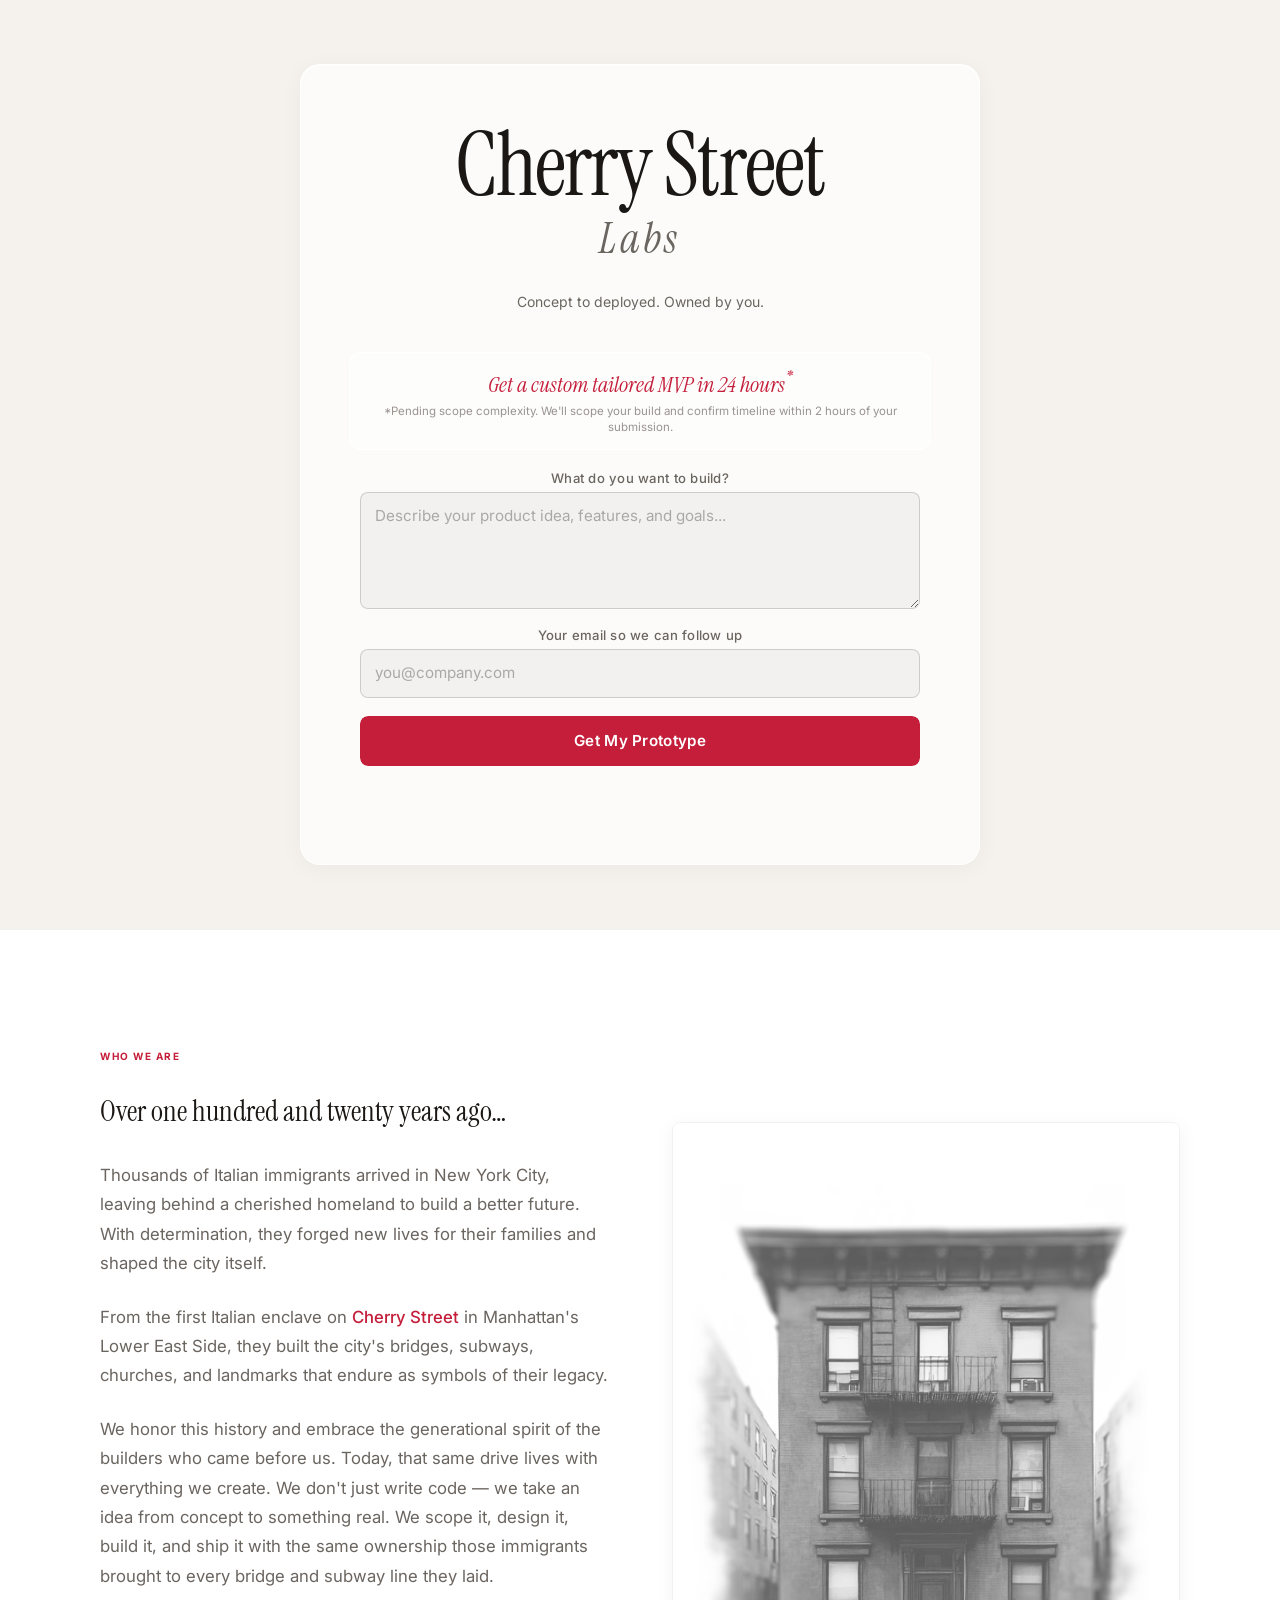
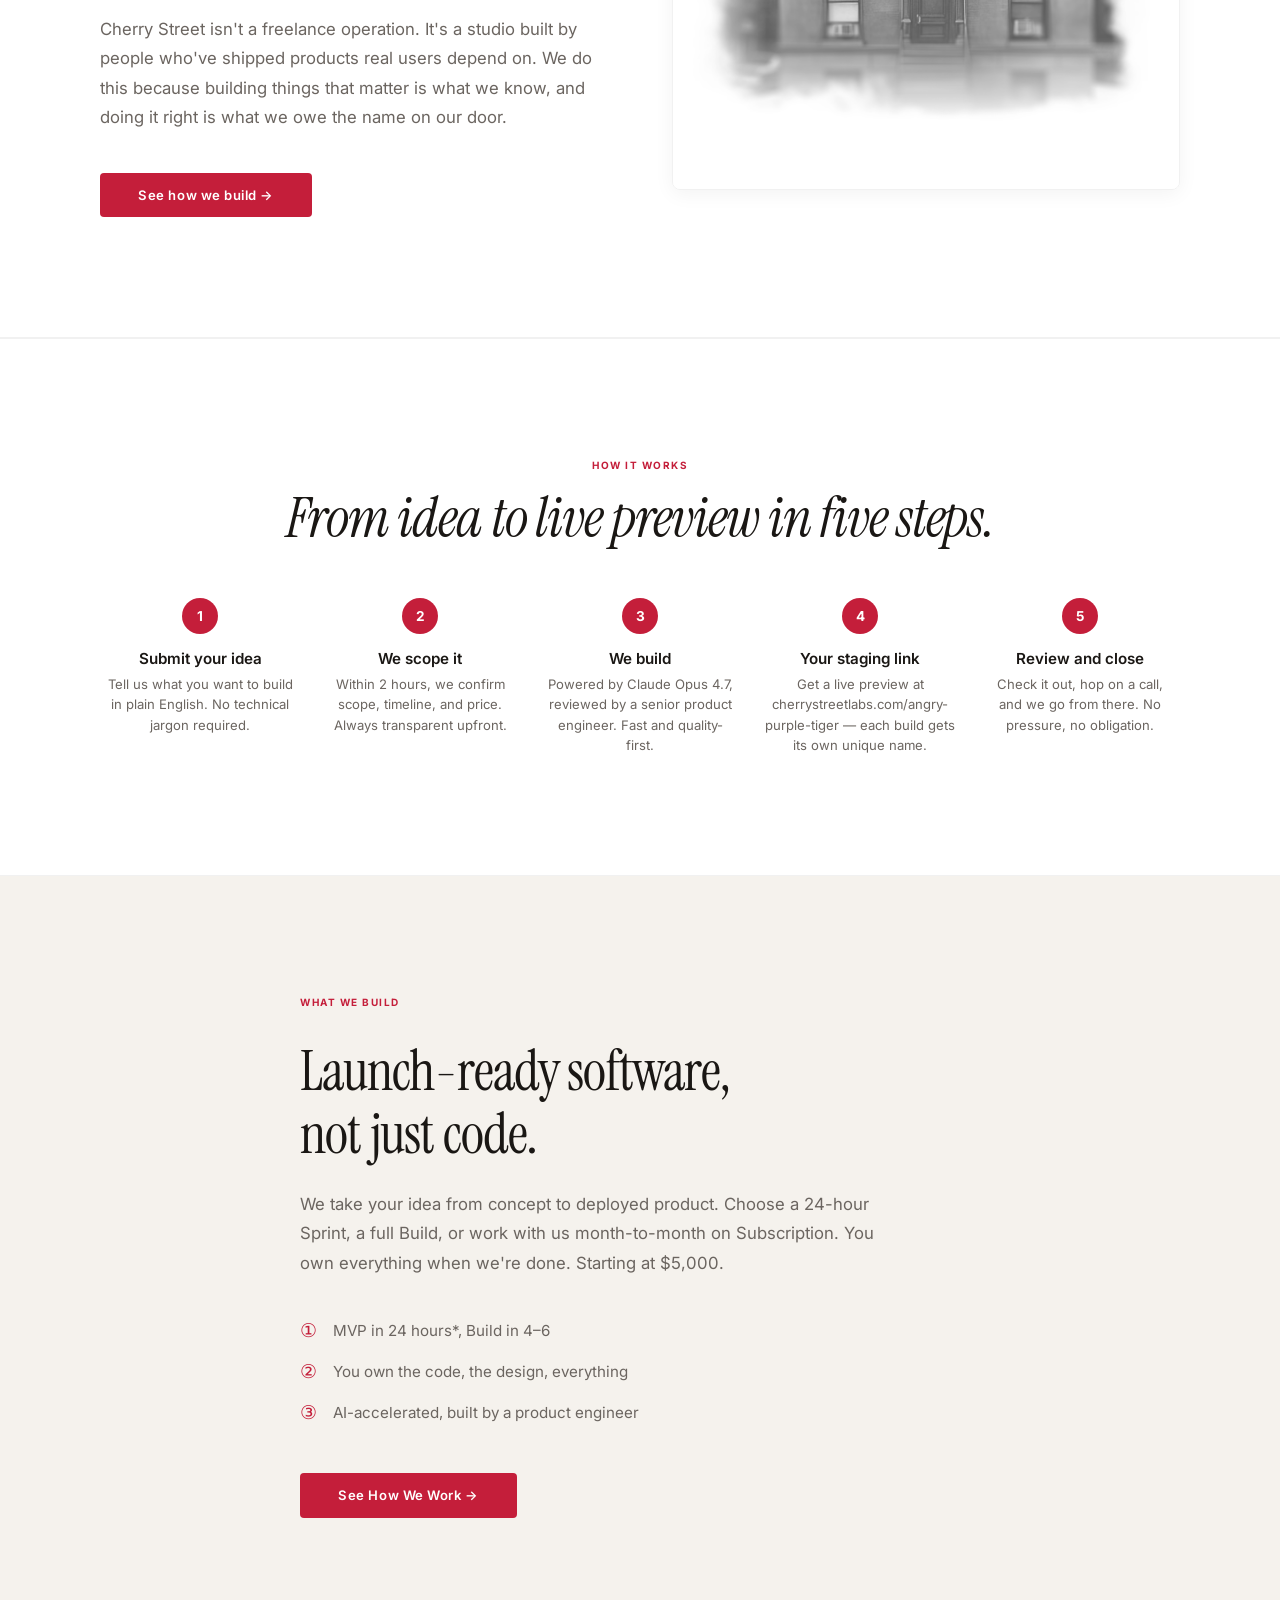
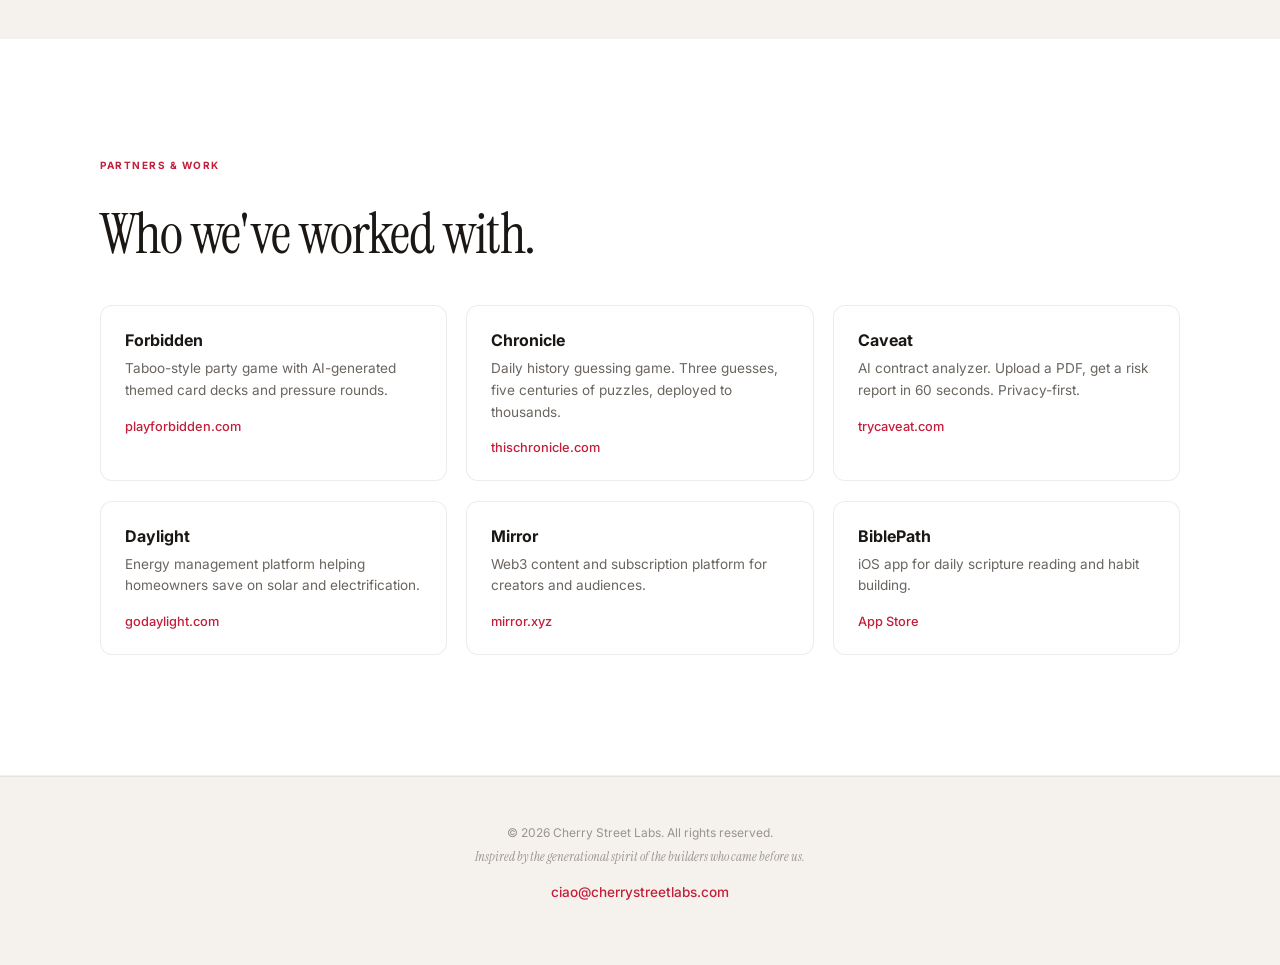
==== commit a6350b94: "feat: merge beam animation + Pipedream form + border beam + loading states into staging branch" ====
--- a/index.html
+++ b/index.html
@@ -26,20 +26,13 @@
             <div class="hero-glass-card">
                 <h1 class="brand-logo">Cherry Street<span class="brand-labs">Labs</span></h1>
                 <p class="hero-tagline">Concept to deployed. Owned by you.</p>
-                <a href="#build-mvp" class="btn-text scroll-down">Get a prototype in 24 hours ↓</a>
-            </div>
-        </div>
-    </section>
-
-    <!-- Legionnaire -->
-    <section class="section build-section" id="build-mvp">
-        <div class="build-section-inner">
-            <span class="section-label">Get Started</span>
-            <h2 class="section-headline build-headline">Get a prototype in 24 hours<sup>*</sup></h2>
-            <p class="section-body build-body">Tell us what you want to build, and we'll deliver a working prototype within a day. It's proof that your idea works and helps figure out what's next.</p>
-            <p class="build-disclaimer">*Pending scope complexity. We'll confirm timeline and scope within 2 hours of your submission.</p>
-
-            <form class="build-form" id="proto-form" novalidate>
+
+                <div class="mvp-callout">
+                    <div class="mvp-callout-title">Get a custom tailored MVP in 24 hours<sup>*</sup></div>
+                    <p class="mvp-callout-disclaimer">*Pending scope complexity. We'll scope your build and confirm timeline within 2 hours of your submission.</p>
+                </div>
+
+                <form class="build-form" id="proto-form" novalidate>
                 <div class="form-field">
                     <label for="mvp-prompt">What do you want to build?</label>
                     <textarea id="mvp-prompt" name="prompt" rows="4" placeholder="Describe your product idea, features, and goals..." required></textarea>
@@ -56,6 +49,7 @@
                 </div>
                 <div class="form-status" id="form-status"></div>
             </form>
+            </div>
         </div>
     </section>
 
@@ -81,16 +75,51 @@
         </div>
     </section>
 
+    <!-- How It Works -->
+    <section class="section how-it-works-section">
+        <div class="how-it-works-inner">
+            <span class="section-label">How it works</span>
+            <h2 class="section-headline">From idea to live preview in five steps.</h2>
+            <div class="steps-grid">
+                <div class="step-card">
+                    <span class="step-num">1</span>
+                    <h3 class="step-name">Submit your idea</h3>
+                    <p class="step-desc">Tell us what you want to build in plain English. No technical jargon required.</p>
+                </div>
+                <div class="step-card">
+                    <span class="step-num">2</span>
+                    <h3 class="step-name">We scope it</h3>
+                    <p class="step-desc">Within 2 hours, we confirm scope, timeline, and price. Always transparent upfront.</p>
+                </div>
+                <div class="step-card">
+                    <span class="step-num">3</span>
+                    <h3 class="step-name">We build</h3>
+                    <p class="step-desc">Powered by Claude Opus 4.7, reviewed by a senior product engineer. Fast and quality-first.</p>
+                </div>
+                <div class="step-card">
+                    <span class="step-num">4</span>
+                    <h3 class="step-name">Your staging link</h3>
+                    <p class="step-desc">Get a live preview at cherrystreetlabs.com/angry-purple-tiger &mdash; each build gets its own unique name.</p>
+                </div>
+                <div class="step-card">
+                    <span class="step-num">5</span>
+                    <h3 class="step-name">Review and close</h3>
+                    <p class="step-desc">Check it out, hop on a call, and we go from there. No pressure, no obligation.</p>
+                </div>
+            </div>
+        </div>
+    </section>
+
     <!-- CTA to Pricing -->
     <section class="section cta-section">
         <div class="cta-section-inner">
             <span class="section-label">What we build</span>
             <h2 class="section-headline">Launch-ready software,<br>not just code.</h2>
-            <p class="section-body">We take your idea from concept to deployed product. Choose a 2-week Sprint, a full Build, or work with us month-to-month on Subscription. You own everything when we're done. Starting at $5,000.</p>
+            <p class="section-body">We take your idea from concept to deployed product. Choose a 24-hour Sprint, a full Build, or work with us month-to-month on Subscription. You own everything when we're done. Starting at $5,000.</p>
             <div class="cta-values">
                 <div class="cta-value">
                     <span class="value-num">①</span>
-                    <span class="value-text">Sprint in 2 weeks, Build in 6</span>
+                    <span class="value-text">MVP in 24 hours*, Build in 4&ndash;6</span>
                 </div>
                 <div class="cta-value">
                     <span class="value-num">②</span>
@@ -171,90 +200,5 @@
         });
     })();
     </script>
-    <script>
-    (function() {
-        var form = document.getElementById('proto-form');
-        if (!form) return;
-        var btn = document.getElementById('proto-submit-btn');
-        var wrapper = document.querySelector('[data-beam="csl-beam"]');
-        var status = document.getElementById('form-status');
-        var emailInput = document.getElementById('mvp-email');
-        var promptInput = document.getElementById('mvp-prompt');
-        var endpoint = 'https://script.google.com/macros/s/AKfycbx3tqiFX8dRwgGLT-8TN8-7f8WIrYrPeXVnECq7Opcb9ppDKqLZC4Dfy9ZdVeUnwq2M/exec';
-
-        var label = btn.querySelector('.build-submit-label');
-        var SENDING_MARKUP = 'Sending<span class="beam-dots"><span>.</span><span>.</span><span>.</span></span>';
-        var SUCCESS_MARKUP = '<span class="beam-check">✓</span> Got it! We\'ll follow up within 2 hours.';
-
-        function isValidEmail(email) {
-            return /^[^\s@]+@[^\s@]+\.[^\s@]+$/.test(email);
-        }
-
-        function setStatus(msg, type) {
-            status.textContent = msg;
-            status.style.color = type === 'error' ? '#c1445e' : 'var(--text-secondary)';
-        }
-
-        function enterLoadingState() {
-            wrapper.setAttribute('data-active', '');
-            label.innerHTML = SENDING_MARKUP;
-            btn.disabled = true;
-        }
-
-        function enterSuccessState() {
-            wrapper.removeAttribute('data-active');
-            wrapper.setAttribute('data-fading', '');
-            wrapper.setAttribute('data-success', '');
-            label.innerHTML = SUCCESS_MARKUP;
-            btn.disabled = true;
-            form.reset();
-            setStatus('Refresh the page to send another.', 'info');
-            Array.prototype.forEach.call(
-                form.querySelectorAll('textarea, input'),
-                function(el) { el.disabled = true; }
-            );
-            setTimeout(function() {
-                wrapper.removeAttribute('data-fading');
-            }, 500);
-        }
-
-        form.addEventListener('submit', function(e) {
-            e.preventDefault();
-            if (wrapper.hasAttribute('data-success') || wrapper.hasAttribute('data-active')) return;
-
-            var email = emailInput.value.trim();
-            var prompt = promptInput.value.trim();
-            status.textContent = '';
-
-            if (!email) {
-                setStatus('Please enter your email.', 'error');
-                emailInput.focus();
-                return;
-            }
-            if (!isValidEmail(email)) {
-                setStatus('Please enter a valid email address.', 'error');
-                emailInput.focus();
-                return;
-            }
-            if (!prompt) {
-                setStatus('Please describe what you want to build.', 'error');
-                promptInput.focus();
-                return;
-            }
-
-            enterLoadingState();
-
-            var minDelay = new Promise(function(resolve) { setTimeout(resolve, 1200); });
-            var request = fetch(endpoint, {
-                method: 'POST',
-                mode: 'no-cors',
-                headers: { 'Content-Type': 'text/plain;charset=utf-8' },
-                body: JSON.stringify({ email: email, prompt: prompt })
-            }).catch(function() { /* no-cors: success is assumed on resolve or reject */ });
-
-            Promise.all([request, minDelay]).then(enterSuccessState);
-        });
-    })();
-    </script>
 </body>
 </html>
--- a/css/styles.css
+++ b/css/styles.css
@@ -773,32 +773,32 @@
   clip-path: inset(0 round 8px);
   background: conic-gradient(
         from var(--beam-angle-csl-beam),
-        transparent 0%, transparent 54%,
-        rgba(0, 0, 0, 0.08) 57%,
-        rgba(0, 0, 0, 0.2) 60%,
-        rgba(0, 0, 0, 0.4) 63%,
-        rgba(0, 0, 0, 0.55) 66%,
-        rgba(0, 0, 0, 0.4) 69%,
-        rgba(0, 0, 0, 0.2) 72%,
-        rgba(0, 0, 0, 0.08) 75%,
-        transparent 78%, transparent 100%
-      ),radial-gradient(ellipse 70px 40px at 33% -7.4%, rgb(255, 80, 50), transparent),
-    radial-gradient(ellipse 60px 35px at 12% -5%, rgb(255, 160, 40), transparent),
-    radial-gradient(ellipse 40px 70px at 2.1% 68.3%, rgb(255, 120, 60), transparent),
-    radial-gradient(ellipse 20px 35px at 2.1% 68.3%, rgb(255, 200, 50), transparent),
-    radial-gradient(ellipse 180px 32px at 74.4% 100%, rgb(255, 100, 80), transparent),
-    radial-gradient(ellipse 85px 26px at 55% 100%, rgb(255, 180, 60), transparent),
-    radial-gradient(ellipse 74px 32px at 93.9% 0%, rgb(255, 60, 60), transparent),
-    radial-gradient(ellipse 26px 42px at 100% 27.1%, rgb(255, 140, 50), transparent),
-    radial-gradient(ellipse 52px 48px at 100% 27.1%, rgb(255, 90, 70), transparent);
+        transparent 0%, transparent 50%,
+        rgba(255, 255, 255, 0.1) 55%,
+        rgba(255, 255, 255, 0.25) 60%,
+        rgba(255, 255, 255, 0.45) 65%,
+        rgba(255, 255, 255, 0.6) 68%,
+        rgba(255, 255, 255, 0.45) 71%,
+        rgba(255, 255, 255, 0.25) 76%,
+        rgba(255, 255, 255, 0.1) 81%,
+        transparent 86%, transparent 100%
+      ),radial-gradient(ellipse 70px 40px at 33% -7.4%, rgba(255, 255, 255, 0.3), transparent),
+    radial-gradient(ellipse 60px 35px at 12% -5%, rgba(255, 255, 255, 0.25), transparent),
+    radial-gradient(ellipse 40px 70px at 2.1% 68.3%, rgba(255, 255, 255, 0.3), transparent),
+    radial-gradient(ellipse 20px 35px at 2.1% 68.3%, rgba(255, 255, 255, 0.08), transparent),
+    radial-gradient(ellipse 180px 32px at 74.4% 100%, rgba(255, 255, 255, 0.12), transparent),
+    radial-gradient(ellipse 85px 26px at 55% 100%, rgba(245, 242, 237, 0.1), transparent),
+    radial-gradient(ellipse 74px 32px at 93.9% 0%, rgba(255, 255, 255, 0.14), transparent),
+    radial-gradient(ellipse 26px 42px at 100% 27.1%, rgba(255, 255, 255, 0.1), transparent),
+    radial-gradient(ellipse 52px 48px at 100% 27.1%, rgba(245, 242, 237, 0.12), transparent);
   -webkit-mask:
     conic-gradient(
       from var(--beam-angle-csl-beam),
-      transparent 0%, transparent 30%,
-      rgba(255, 255, 255, 0.1) 36%, rgba(255, 255, 255, 0.35) 44%,
-      white 52%, white 80%,
-      rgba(255, 255, 255, 0.35) 86%, rgba(255, 255, 255, 0.1) 92%,
-      transparent 95%, transparent 100%
+      transparent 0%, transparent 20%,
+      rgba(255, 255, 255, 0.2) 28%, rgba(255, 255, 255, 0.5) 36%,
+      white 44%, white 80%,
+      rgba(255, 255, 255, 0.5) 88%, rgba(255, 255, 255, 0.2) 94%,
+      transparent 97%, transparent 100%
     ),
     linear-gradient(#fff 0 0) content-box,
     linear-gradient(#fff 0 0);
@@ -806,20 +806,19 @@
   mask:
     conic-gradient(
       from var(--beam-angle-csl-beam),
-      transparent 0%, transparent 30%,
-      rgba(255, 255, 255, 0.1) 36%, rgba(255, 255, 255, 0.35) 44%,
-      white 52%, white 80%,
-      rgba(255, 255, 255, 0.35) 86%, rgba(255, 255, 255, 0.1) 92%,
-      transparent 95%, transparent 100%
+      transparent 0%, transparent 20%,
+      rgba(255, 255, 255, 0.2) 28%, rgba(255, 255, 255, 0.5) 36%,
+      white 44%, white 80%,
+      rgba(255, 255, 255, 0.5) 88%, rgba(255, 255, 255, 0.2) 94%,
+      transparent 97%, transparent 100%
     ),
     linear-gradient(#fff 0 0) content-box,
     linear-gradient(#fff 0 0);
   mask-composite: intersect, exclude;
   pointer-events: none;
   z-index: 2;
-  opacity: calc(var(--beam-opacity-csl-beam) * 0.33 * var(--beam-strength, 1));
-  animation: beam-hue-shift-csl-beam 12s ease-in-out infinite;
-}
+  opacity: calc(var(--beam-opacity-csl-beam) * 1.0 * var(--beam-strength, 1));
+  }
 
 /* INNER HAZE (::before) — soft glow inside the border */
 [data-beam="csl-beam"][data-active]::before,
@@ -828,24 +827,24 @@
   position: absolute;
   inset: 0;
   border-radius: 8px;
-  background: radial-gradient(ellipse 63px 36px at 33% -7.4%, rgba(255, 80, 50, 0.45), transparent),
-    radial-gradient(ellipse 54px 32px at 12% -5%, rgba(255, 160, 40, 0.45), transparent),
-    radial-gradient(ellipse 36px 63px at 2.1% 68.3%, rgba(255, 120, 60, 0.45), transparent),
-    radial-gradient(ellipse 18px 32px at 2.1% 68.3%, rgba(255, 200, 50, 0.45), transparent),
-    radial-gradient(ellipse 162px 29px at 74.4% 100%, rgba(255, 100, 80, 0.45), transparent),
-    radial-gradient(ellipse 77px 23px at 55% 100%, rgba(255, 180, 60, 0.45), transparent),
-    radial-gradient(ellipse 67px 29px at 93.9% 0%, rgba(255, 60, 60, 0.45), transparent),
-    radial-gradient(ellipse 23px 38px at 100% 27.1%, rgba(255, 140, 50, 0.45), transparent),
-    radial-gradient(ellipse 47px 43px at 100% 27.1%, rgba(255, 90, 70, 0.45), transparent);
+  background: radial-gradient(ellipse 63px 36px at 33% -7.4%, rgba(255, 255, 255, 0.08), transparent),
+    radial-gradient(ellipse 54px 32px at 12% -5%, rgba(255, 255, 255, 0.06), transparent),
+    radial-gradient(ellipse 36px 63px at 2.1% 68.3%, rgba(245, 242, 237, 0.1), transparent),
+    radial-gradient(ellipse 18px 32px at 2.1% 68.3%, rgba(255, 255, 255, 0.06), transparent),
+    radial-gradient(ellipse 162px 29px at 74.4% 100%, rgba(255, 255, 255, 0.08), transparent),
+    radial-gradient(ellipse 77px 23px at 55% 100%, rgba(245, 242, 237, 0.06), transparent),
+    radial-gradient(ellipse 67px 29px at 93.9% 0%, rgba(255, 255, 255, 0.1), transparent),
+    radial-gradient(ellipse 23px 38px at 100% 27.1%, rgba(255, 255, 255, 0.06), transparent),
+    radial-gradient(ellipse 47px 43px at 100% 27.1%, rgba(245, 242, 237, 0.08), transparent);
   box-shadow: inset 0 0 9px 1px rgba(0, 0, 0, 0.14);
   -webkit-mask-image:
     conic-gradient(
       from var(--beam-angle-csl-beam),
-      transparent 0%, transparent 30%,
-      rgba(255, 255, 255, 0.1) 36%, rgba(255, 255, 255, 0.35) 44%,
-      white 52%, white 80%,
-      rgba(255, 255, 255, 0.35) 86%, rgba(255, 255, 255, 0.1) 92%,
-      transparent 95%, transparent 100%
+      transparent 0%, transparent 20%,
+      rgba(255, 255, 255, 0.2) 28%, rgba(255, 255, 255, 0.5) 36%,
+      white 44%, white 80%,
+      rgba(255, 255, 255, 0.5) 88%, rgba(255, 255, 255, 0.2) 94%,
+      transparent 97%, transparent 100%
     ),
     linear-gradient(white, transparent 28px, transparent calc(100% - 28px), white),
     linear-gradient(to right, white, transparent 28px, transparent calc(100% - 28px), white);
@@ -853,21 +852,20 @@
   mask-image:
     conic-gradient(
       from var(--beam-angle-csl-beam),
-      transparent 0%, transparent 30%,
-      rgba(255, 255, 255, 0.1) 36%, rgba(255, 255, 255, 0.35) 44%,
-      white 52%, white 80%,
-      rgba(255, 255, 255, 0.35) 86%, rgba(255, 255, 255, 0.1) 92%,
-      transparent 95%, transparent 100%
+      transparent 0%, transparent 20%,
+      rgba(255, 255, 255, 0.2) 28%, rgba(255, 255, 255, 0.5) 36%,
+      white 44%, white 80%,
+      rgba(255, 255, 255, 0.5) 88%, rgba(255, 255, 255, 0.2) 94%,
+      transparent 97%, transparent 100%
     ),
     linear-gradient(white, transparent 28px, transparent calc(100% - 28px), white),
     linear-gradient(to right, white, transparent 28px, transparent calc(100% - 28px), white);
   mask-composite: intersect, add;
   pointer-events: none;
   z-index: 1;
-  opacity: calc(var(--beam-opacity-csl-beam) * 0.46 * var(--beam-strength, 1));
+  opacity: calc(var(--beam-opacity-csl-beam) * 0.8 * var(--beam-strength, 1));
   clip-path: inset(0 round 8px);
-  animation: beam-hue-shift-csl-beam 12s ease-in-out infinite;
-}
+  }
 
 /* BLOOM — outer glow */
 [data-beam="csl-beam"] [data-beam-bloom] {
@@ -878,18 +876,16 @@
   clip-path: inset(0 round 8px);
   background: conic-gradient(
         from var(--beam-angle-csl-beam),
-        transparent 0%, transparent 58%,
-        rgba(0, 0, 0, 0.02) 62%,
-        rgba(0, 0, 0, 0.08) 65%,
-        rgba(0, 0, 0, 0.2) 67%,
-        rgba(0, 0, 0, 0.4) 69%,
-        rgba(0, 0, 0, 0.6) 70%,
-        rgba(0, 0, 0, 0.6) 70.5%,
-        rgba(0, 0, 0, 0.4) 71.5%,
-        rgba(0, 0, 0, 0.2) 73%,
-        rgba(0, 0, 0, 0.08) 75%,
-        rgba(0, 0, 0, 0.02) 78%,
-        transparent 82%
+        transparent 0%, transparent 54%,
+        rgba(255, 255, 255, 0.05) 58%,
+        rgba(255, 255, 255, 0.15) 62%,
+        rgba(255, 255, 255, 0.3) 66%,
+        rgba(255, 255, 255, 0.45) 68%,
+        rgba(255, 255, 255, 0.45) 70%,
+        rgba(255, 255, 255, 0.3) 72%,
+        rgba(255, 255, 255, 0.15) 76%,
+        rgba(255, 255, 255, 0.05) 80%,
+        transparent 84%
       );
   -webkit-mask: linear-gradient(#fff 0 0) content-box, linear-gradient(#fff 0 0);
   -webkit-mask-composite: xor;
@@ -905,7 +901,7 @@
 [data-beam="csl-beam"][data-active] [data-beam-bloom],
 [data-beam="csl-beam"][data-fading] [data-beam-bloom] {
   display: block;
-  opacity: calc(var(--beam-opacity-csl-beam) * 0.54 * var(--beam-strength, 1));
+  opacity: calc(var(--beam-opacity-csl-beam) * 0.7 * var(--beam-strength, 1));
 }
 
 @keyframes beam-spin-csl-beam {
@@ -930,6 +926,7 @@
 
 /* === CSL Button overrides === */
 [data-beam="csl-beam"] .build-submit-btn {
+    position: relative;
     position: relative;
     /* no z-index — let beam pseudo-elements render on top */
     background: var(--accent);
@@ -1016,6 +1013,17 @@
 }
 
 
+
+/* Lock label position — prevents jump when text changes */
+.build-submit-label {
+    display: flex;
+    align-items: center;
+    justify-content: center;
+    height: 100%;
+    width: 100%;
+    white-space: nowrap;
+}
+
 .form-status {
     font-family: 'Inter', sans-serif;
     font-size: 0.85rem;
@@ -1023,3 +1031,4 @@
     min-height: 1.2em;
 }
 
+
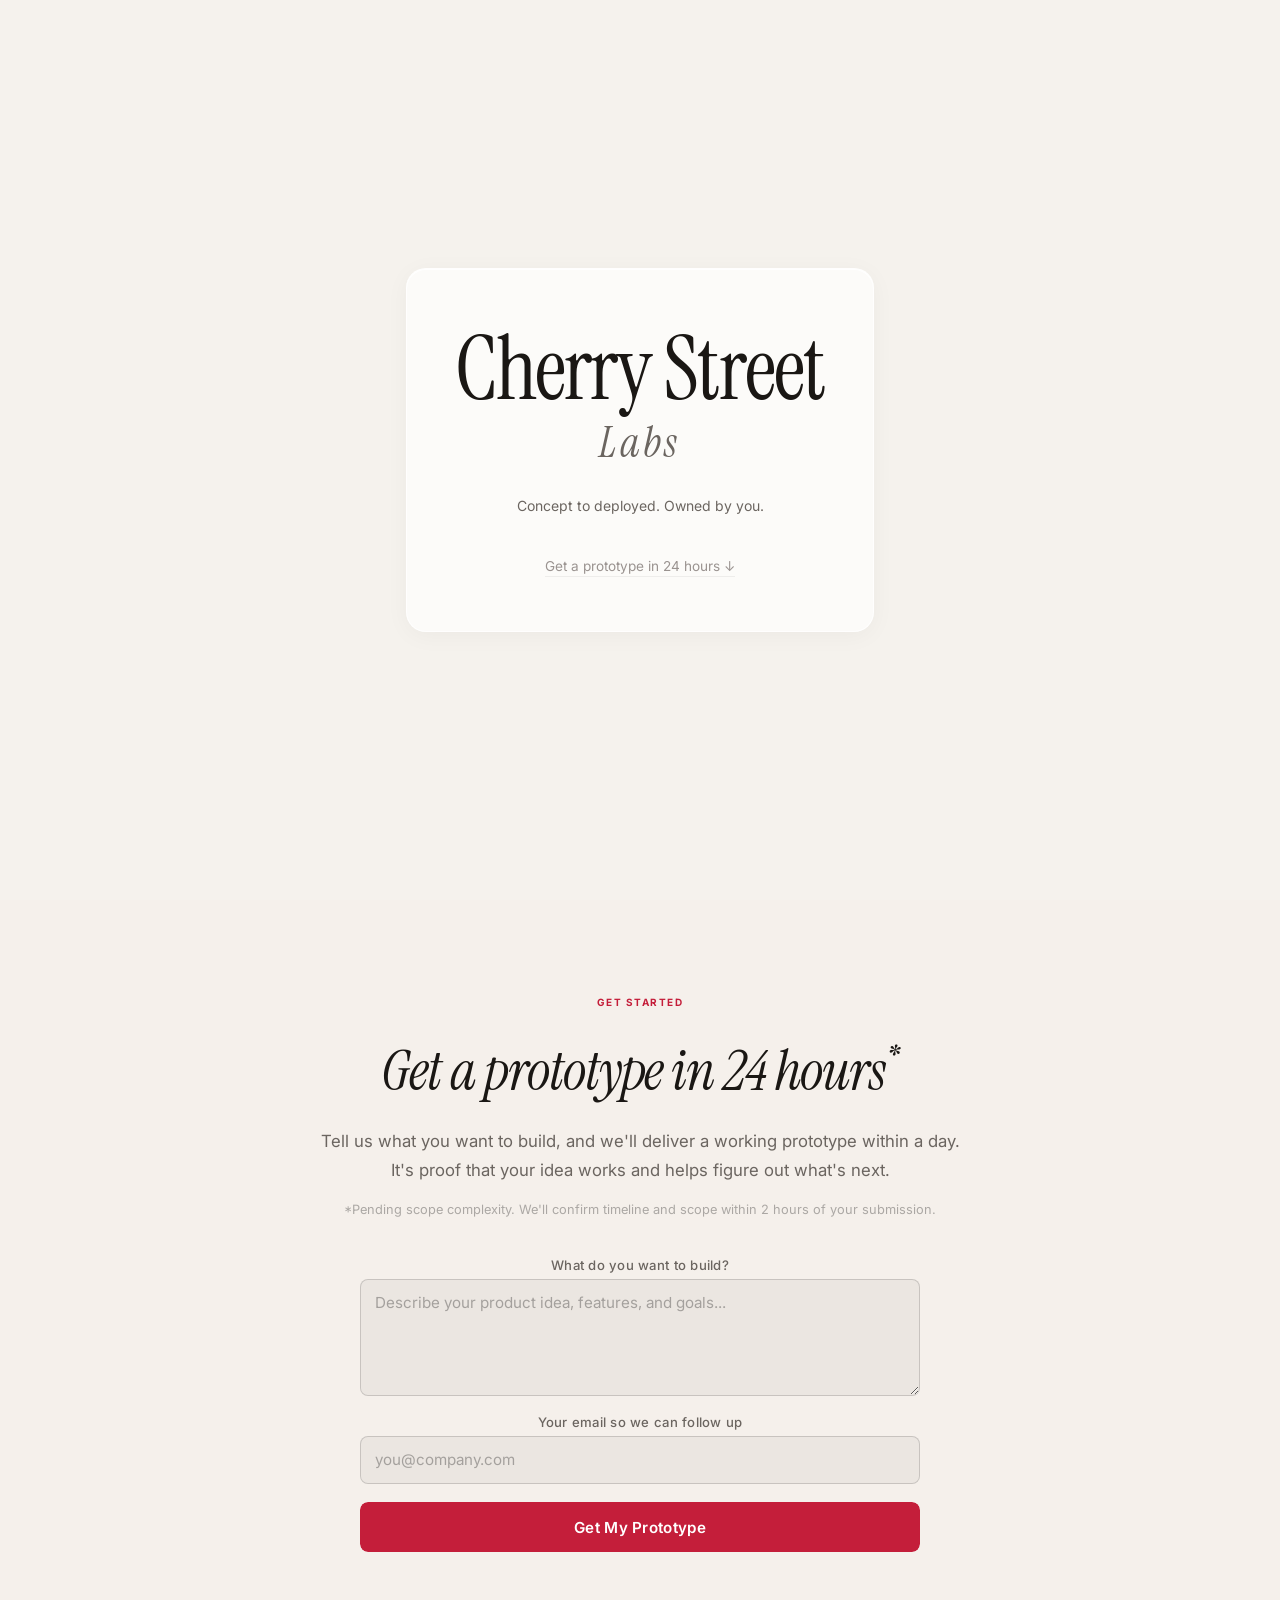
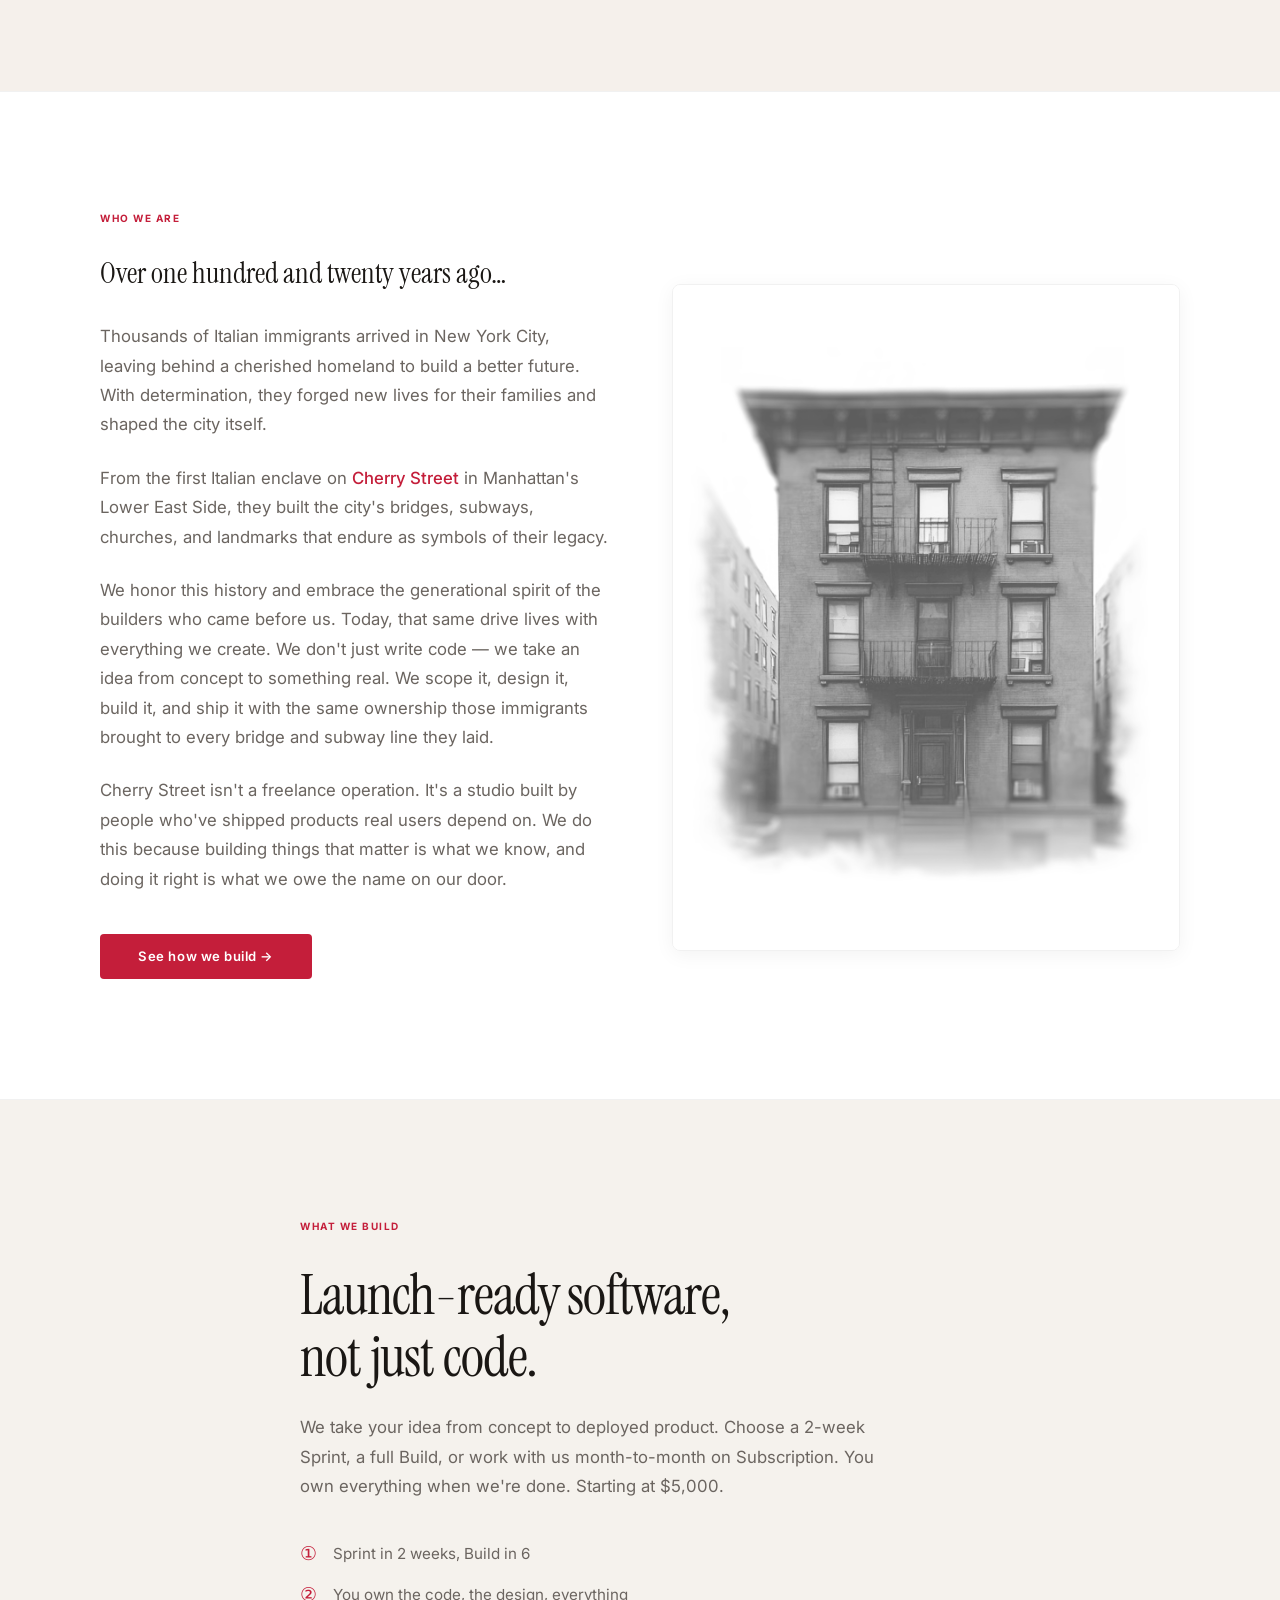
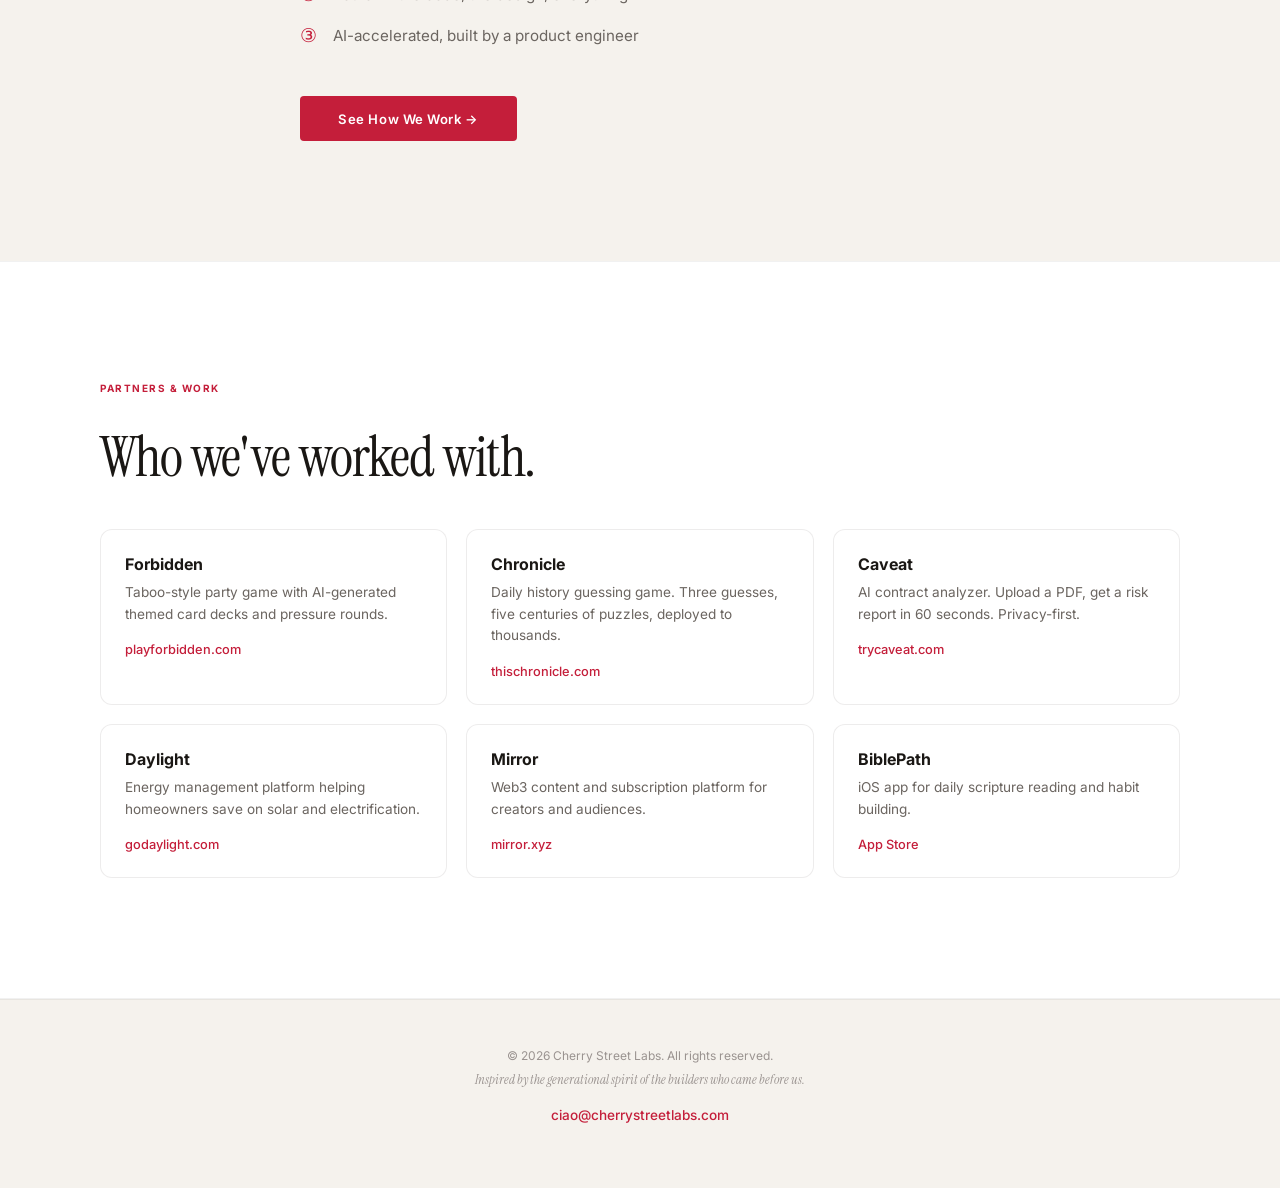
==== commit 8b814f2d: "style: success state → beige tertiary CTA with green check, remove refresh message" ====
--- a/index.html
+++ b/index.html
@@ -26,13 +26,20 @@
             <div class="hero-glass-card">
                 <h1 class="brand-logo">Cherry Street<span class="brand-labs">Labs</span></h1>
                 <p class="hero-tagline">Concept to deployed. Owned by you.</p>
-
-                <div class="mvp-callout">
-                    <div class="mvp-callout-title">Get a custom tailored MVP in 24 hours<sup>*</sup></div>
-                    <p class="mvp-callout-disclaimer">*Pending scope complexity. We'll scope your build and confirm timeline within 2 hours of your submission.</p>
-                </div>
-
-                <form class="build-form" id="proto-form" novalidate>
+                <a href="#build-mvp" class="btn-text scroll-down">Get a prototype in 24 hours ↓</a>
+            </div>
+        </div>
+    </section>
+
+    <!-- Legionnaire -->
+    <section class="section build-section" id="build-mvp">
+        <div class="build-section-inner">
+            <span class="section-label">Get Started</span>
+            <h2 class="section-headline build-headline">Get a prototype in 24 hours<sup>*</sup></h2>
+            <p class="section-body build-body">Tell us what you want to build, and we'll deliver a working prototype within a day. It's proof that your idea works and helps figure out what's next.</p>
+            <p class="build-disclaimer">*Pending scope complexity. We'll confirm timeline and scope within 2 hours of your submission.</p>
+
+            <form class="build-form" id="proto-form" novalidate>
                 <div class="form-field">
                     <label for="mvp-prompt">What do you want to build?</label>
                     <textarea id="mvp-prompt" name="prompt" rows="4" placeholder="Describe your product idea, features, and goals..." required></textarea>
@@ -49,7 +56,6 @@
                 </div>
                 <div class="form-status" id="form-status"></div>
             </form>
-            </div>
         </div>
     </section>
 
@@ -75,51 +81,16 @@
         </div>
     </section>
 
-    <!-- How It Works -->
-    <section class="section how-it-works-section">
-        <div class="how-it-works-inner">
-            <span class="section-label">How it works</span>
-            <h2 class="section-headline">From idea to live preview in five steps.</h2>
-            <div class="steps-grid">
-                <div class="step-card">
-                    <span class="step-num">1</span>
-                    <h3 class="step-name">Submit your idea</h3>
-                    <p class="step-desc">Tell us what you want to build in plain English. No technical jargon required.</p>
-                </div>
-                <div class="step-card">
-                    <span class="step-num">2</span>
-                    <h3 class="step-name">We scope it</h3>
-                    <p class="step-desc">Within 2 hours, we confirm scope, timeline, and price. Always transparent upfront.</p>
-                </div>
-                <div class="step-card">
-                    <span class="step-num">3</span>
-                    <h3 class="step-name">We build</h3>
-                    <p class="step-desc">Powered by Claude Opus 4.7, reviewed by a senior product engineer. Fast and quality-first.</p>
-                </div>
-                <div class="step-card">
-                    <span class="step-num">4</span>
-                    <h3 class="step-name">Your staging link</h3>
-                    <p class="step-desc">Get a live preview at cherrystreetlabs.com/angry-purple-tiger &mdash; each build gets its own unique name.</p>
-                </div>
-                <div class="step-card">
-                    <span class="step-num">5</span>
-                    <h3 class="step-name">Review and close</h3>
-                    <p class="step-desc">Check it out, hop on a call, and we go from there. No pressure, no obligation.</p>
-                </div>
-            </div>
-        </div>
-    </section>
-
     <!-- CTA to Pricing -->
     <section class="section cta-section">
         <div class="cta-section-inner">
             <span class="section-label">What we build</span>
             <h2 class="section-headline">Launch-ready software,<br>not just code.</h2>
-            <p class="section-body">We take your idea from concept to deployed product. Choose a 24-hour Sprint, a full Build, or work with us month-to-month on Subscription. You own everything when we're done. Starting at $5,000.</p>
+            <p class="section-body">We take your idea from concept to deployed product. Choose a 2-week Sprint, a full Build, or work with us month-to-month on Subscription. You own everything when we're done. Starting at $5,000.</p>
             <div class="cta-values">
                 <div class="cta-value">
                     <span class="value-num">①</span>
-                    <span class="value-text">MVP in 24 hours*, Build in 4&ndash;6</span>
+                    <span class="value-text">Sprint in 2 weeks, Build in 6</span>
                 </div>
                 <div class="cta-value">
                     <span class="value-num">②</span>
@@ -200,5 +171,89 @@
         });
     })();
     </script>
+    <script>
+    (function() {
+        var form = document.getElementById('proto-form');
+        if (!form) return;
+        var btn = document.getElementById('proto-submit-btn');
+        var wrapper = document.querySelector('[data-beam="csl-beam"]');
+        var status = document.getElementById('form-status');
+        var emailInput = document.getElementById('mvp-email');
+        var promptInput = document.getElementById('mvp-prompt');
+        var endpoint = 'https://script.google.com/macros/s/AKfycbx3tqiFX8dRwgGLT-8TN8-7f8WIrYrPeXVnECq7Opcb9ppDKqLZC4Dfy9ZdVeUnwq2M/exec';
+
+        var label = btn.querySelector('.build-submit-label');
+        var SENDING_MARKUP = 'Sending<span class="beam-dots"><span>.</span><span>.</span><span>.</span></span>';
+        var SUCCESS_MARKUP = '<span class="beam-check">✓</span> Got it! We\'ll follow up within 2 hours.';
+
+        function isValidEmail(email) {
+            return /^[^\s@]+@[^\s@]+\.[^\s@]+$/.test(email);
+        }
+
+        function setStatus(msg, type) {
+            status.textContent = msg;
+            status.style.color = type === 'error' ? '#c1445e' : 'var(--text-secondary)';
+        }
+
+        function enterLoadingState() {
+            wrapper.setAttribute('data-active', '');
+            label.innerHTML = SENDING_MARKUP;
+            btn.disabled = true;
+        }
+
+        function enterSuccessState() {
+            wrapper.removeAttribute('data-active');
+            wrapper.setAttribute('data-fading', '');
+            wrapper.setAttribute('data-success', '');
+            label.innerHTML = SUCCESS_MARKUP;
+            btn.disabled = true;
+            form.reset();
+            Array.prototype.forEach.call(
+                form.querySelectorAll('textarea, input'),
+                function(el) { el.disabled = true; }
+            );
+            setTimeout(function() {
+                wrapper.removeAttribute('data-fading');
+            }, 500);
+        }
+
+        form.addEventListener('submit', function(e) {
+            e.preventDefault();
+            if (wrapper.hasAttribute('data-success') || wrapper.hasAttribute('data-active')) return;
+
+            var email = emailInput.value.trim();
+            var prompt = promptInput.value.trim();
+            status.textContent = '';
+
+            if (!email) {
+                setStatus('Please enter your email.', 'error');
+                emailInput.focus();
+                return;
+            }
+            if (!isValidEmail(email)) {
+                setStatus('Please enter a valid email address.', 'error');
+                emailInput.focus();
+                return;
+            }
+            if (!prompt) {
+                setStatus('Please describe what you want to build.', 'error');
+                promptInput.focus();
+                return;
+            }
+
+            enterLoadingState();
+
+            var minDelay = new Promise(function(resolve) { setTimeout(resolve, 1200); });
+            var request = fetch(endpoint, {
+                method: 'POST',
+                mode: 'no-cors',
+                headers: { 'Content-Type': 'text/plain;charset=utf-8' },
+                body: JSON.stringify({ email: email, prompt: prompt })
+            }).catch(function() { /* no-cors: success is assumed on resolve or reject */ });
+
+            Promise.all([request, minDelay]).then(enterSuccessState);
+        });
+    })();
+    </script>
 </body>
 </html>
